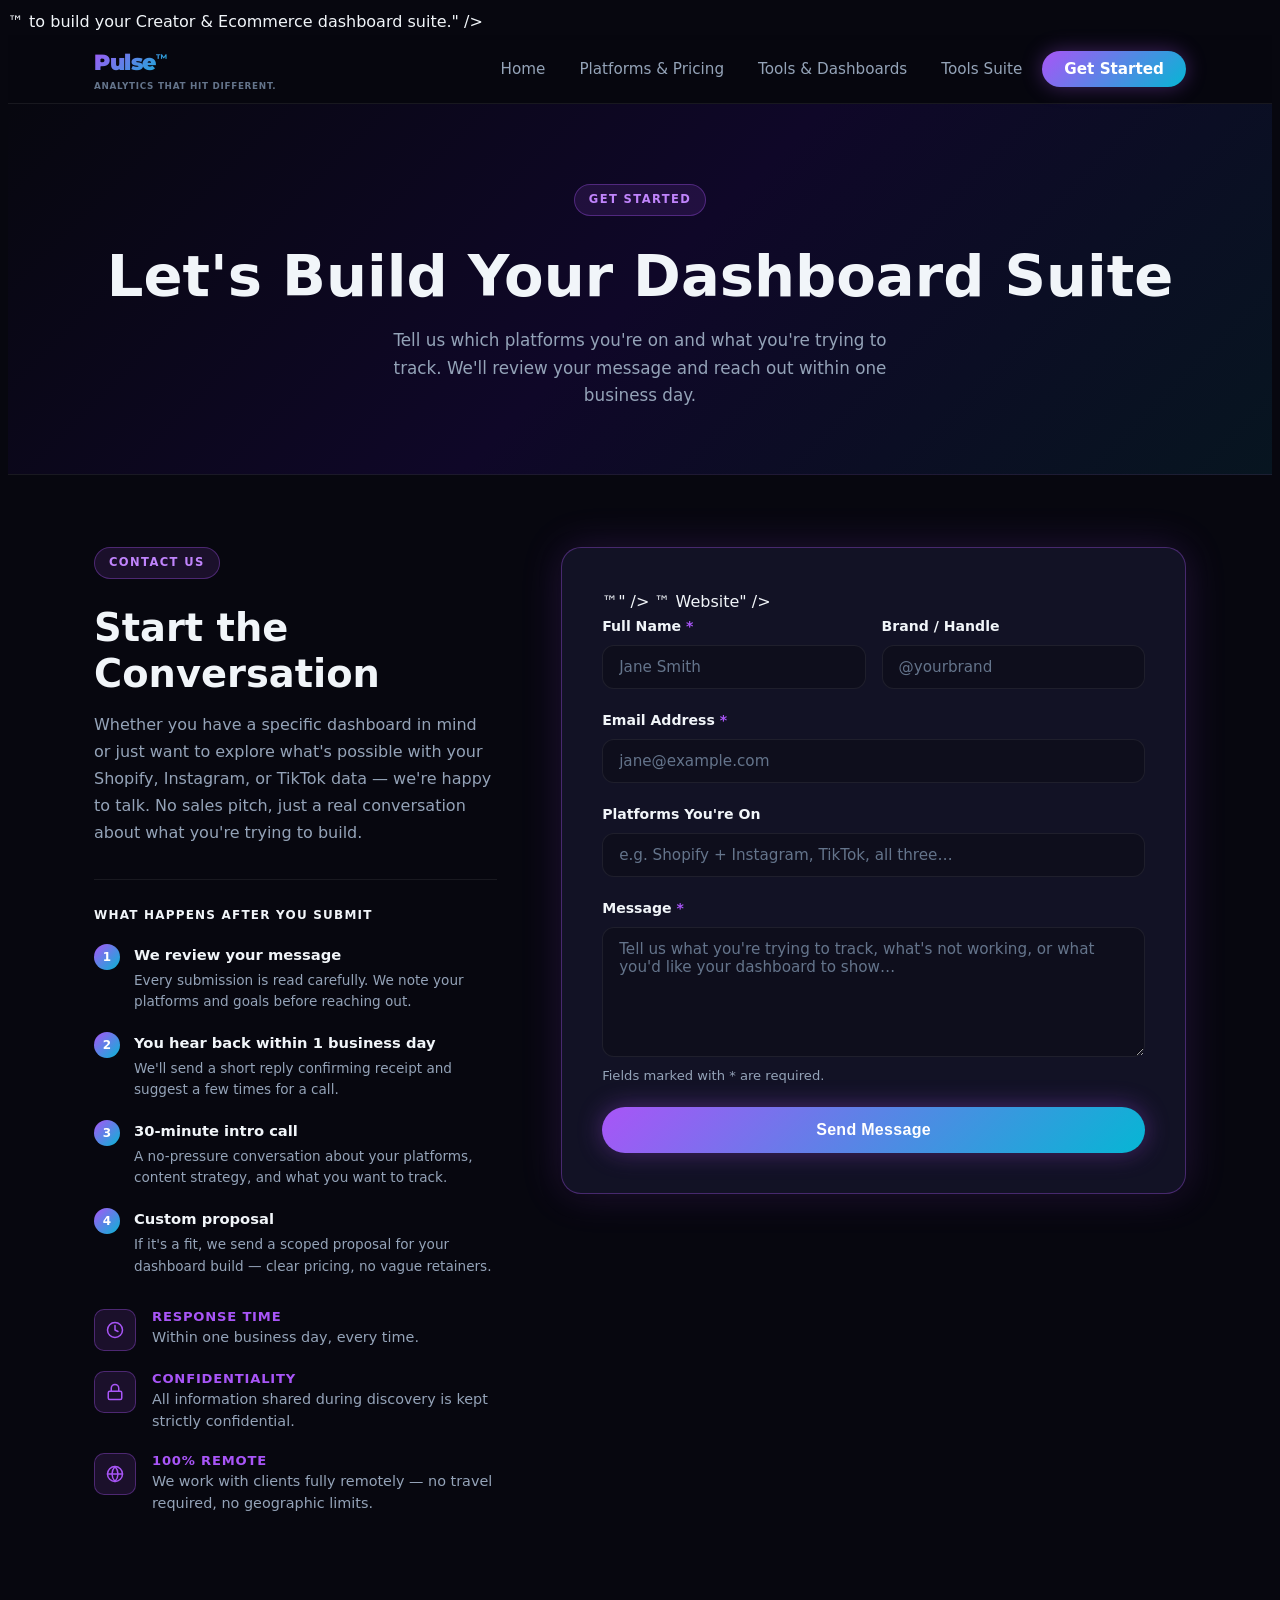
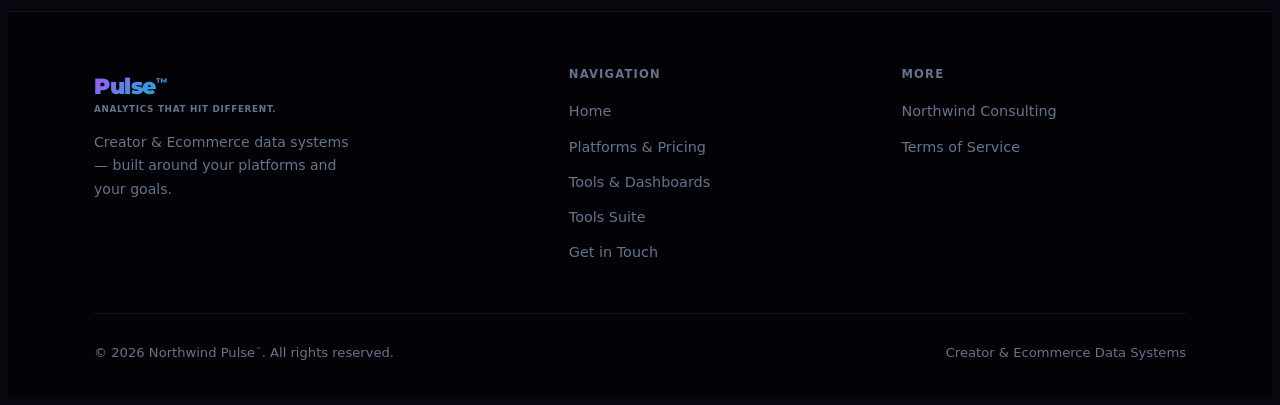
==== contact.html @ 541dba9f "Add tagline under nav logo, remove eyebrow, shrink TM Co-Authored-By: Claude Sonnet 4.6 <noreply@ant" ====
<!--
  Copyright © 2026 Northwind Pulse™. All rights reserved.
  Unauthorized copying, reverse engineering, redistribution,
  or reproduction of this software is strictly prohibited.
  https://northwind-pulse.com/terms.html
-->
<!DOCTYPE html>
<html lang="en">
<head>
  <meta charset="UTF-8" />
  <meta name="viewport" content="width=device-width, initial-scale=1.0" />
  <title>Get Started — Northwind Pulse™</title>
  <meta name="description" content="Get in touch with Northwind Pulse<sup style="font-size:0.5em;vertical-align:super;">™</sup> to build your Creator & Ecommerce dashboard suite." />
  <link rel="stylesheet" href="styles.css" />
  <style>
    .cr-contact-section { background: var(--cr-bg); padding: 72px 0 96px; }
    .cr-contact-hero {
      background: var(--cr-gradient-hero);
      padding: 80px 0 64px;
      text-align: center;
      border-bottom: 1px solid var(--cr-border);
    }
    .cr-contact-hero h1 { margin-top: 12px; color: var(--cr-text); }
    .cr-contact-hero p  { color: var(--cr-text-muted); max-width: 520px; margin: 16px auto 0; font-size: 1.05rem; line-height: 1.65; }
    .cr-contact-grid { display: grid; grid-template-columns: 1fr 1.55fr; gap: 64px; align-items: start; }
    .cr-contact-info h2 { color: var(--cr-text); margin-top: 12px; margin-bottom: 14px; }
    .cr-contact-info > p { color: var(--cr-text-muted); line-height: 1.7; margin-bottom: 0; }
    .cr-next-steps { margin-top: 32px; padding-top: 28px; border-top: 1px solid var(--cr-border); }
    .cr-steps-heading { font-size: .75rem; letter-spacing: 1.2px; text-transform: uppercase; color: var(--cr-purple); font-weight: 700; margin-bottom: 20px; }
    .cr-steps-list { list-style: none; display: flex; flex-direction: column; gap: 18px; padding: 0; margin: 0; }
    .cr-steps-list li { display: flex; gap: 14px; align-items: flex-start; }
    .cr-step-num { flex-shrink: 0; width: 26px; height: 26px; background: var(--cr-gradient); color: #fff; border-radius: 50%; display: flex; align-items: center; justify-content: center; font-size: .75rem; font-weight: 700; margin-top: 2px; }
    .cr-steps-list strong { display: block; font-size: .92rem; color: var(--cr-text); font-weight: 600; margin-bottom: 3px; }
    .cr-steps-list p { font-size: .85rem; color: var(--cr-text-muted); margin: 0; line-height: 1.55; }
    .cr-contact-detail { display: flex; flex-direction: column; gap: 20px; margin-top: 32px; }
    .cr-contact-item { display: flex; align-items: flex-start; gap: 16px; }
    .cr-ci-icon { flex-shrink: 0; width: 42px; height: 42px; background: var(--cr-purple-dim); border: 1px solid var(--cr-border-glow); border-radius: 10px; display: flex; align-items: center; justify-content: center; color: var(--cr-purple); }
    .cr-contact-item h4 { font-size: .82rem; color: var(--cr-purple); font-weight: 700; text-transform: uppercase; letter-spacing: .8px; margin-bottom: 3px; }
    .cr-contact-item p  { font-size: .9rem; color: var(--cr-text-muted); margin: 0; line-height: 1.5; }
    .cr-contact-form-card { background: var(--cr-card); border: 1px solid var(--cr-border-glow); border-radius: var(--cr-radius-lg); padding: 40px; box-shadow: var(--cr-shadow-purple); }
    .cr-form-row { display: grid; grid-template-columns: 1fr 1fr; gap: 16px; }
    .cr-form-group { display: flex; flex-direction: column; gap: 6px; margin-bottom: 20px; }
    .cr-form-group label { font-size: .88rem; font-weight: 600; color: var(--cr-text); }
    .cr-form-group input, .cr-form-group textarea { width: 100%; padding: 12px 16px; border: 1.5px solid var(--cr-border); border-radius: var(--cr-radius); font-size: .95rem; font-family: inherit; color: var(--cr-text); background: var(--cr-surface); transition: border-color var(--cr-transition), box-shadow var(--cr-transition); outline: none; }
    .cr-form-group input::placeholder, .cr-form-group textarea::placeholder { color: var(--cr-text-dim); }
    .cr-form-group input:focus, .cr-form-group textarea:focus { border-color: var(--cr-purple); box-shadow: 0 0 0 3px var(--cr-purple-dim); background: var(--cr-card); }
    .cr-form-group textarea { resize: vertical; min-height: 130px; }
    .cr-form-note { font-size: .82rem; color: var(--cr-text-dim); margin-top: -12px; margin-bottom: 20px; }
    .cr-form-success { display: none; background: var(--cr-purple-dim); border: 1px solid var(--cr-border-glow); color: var(--cr-purple-light); border-radius: var(--cr-radius); padding: 16px 20px; font-size: .95rem; text-align: center; margin-top: 16px; line-height: 1.6; }
    .cr-form-success.visible { display: block; }
    @media (max-width: 860px) {
      .cr-contact-grid { grid-template-columns: 1fr; gap: 40px; }
      .cr-form-row { grid-template-columns: 1fr; }
      .cr-contact-form-card { padding: 28px 22px; }
    }
  </style>
</head>
<body class="creator-page">

  <nav class="cr-navbar">
    <div class="cr-container">
      <div class="cr-nav-inner">
        <a href="index.html" class="cr-nav-logo">
          
          <span class="cr-nav-logo-text">Pulse<sup style="font-size:0.5em;vertical-align:super;">™</sup></span><span class="cr-nav-logo-sub">Analytics that hit different.</span>
        </a>
        <button class="cr-nav-toggle" aria-label="Toggle menu" onclick="document.getElementById('crNavContact').classList.toggle('open')">
          <span></span><span></span><span></span>
        </button>
        <ul class="cr-nav-links" id="crNavContact">
          <li><a href="index.html">Home</a></li>
          <li><a href="services.html">Platforms &amp; Pricing</a></li>
          <li><a href="tools.html">Tools &amp; Dashboards</a></li>
          <li><a href="tools-suite.html">Tools Suite</a></li>
          <li><a href="contact.html" class="cr-nav-cta active">Get Started</a></li>
        </ul>
      </div>
    </div>
  </nav>

  <section class="cr-contact-hero">
    <div class="cr-container">
      <span class="cr-tag">Get Started</span>
      <h1>Let's Build Your Dashboard Suite</h1>
      <p>Tell us which platforms you're on and what you're trying to track. We'll review your message and reach out within one business day.</p>
    </div>
  </section>

  <section class="cr-contact-section">
    <div class="cr-container">
      <div class="cr-contact-grid">

        <div class="cr-contact-info">
          <span class="cr-tag">Contact Us</span>
          <h2>Start the Conversation</h2>
          <p>Whether you have a specific dashboard in mind or just want to explore what's possible with your Shopify, Instagram, or TikTok data — we're happy to talk. No sales pitch, just a real conversation about what you're trying to build.</p>

          <div class="cr-next-steps">
            <h4 class="cr-steps-heading">What happens after you submit</h4>
            <ol class="cr-steps-list">
              <li>
                <span class="cr-step-num">1</span>
                <div>
                  <strong>We review your message</strong>
                  <p>Every submission is read carefully. We note your platforms and goals before reaching out.</p>
                </div>
              </li>
              <li>
                <span class="cr-step-num">2</span>
                <div>
                  <strong>You hear back within 1 business day</strong>
                  <p>We'll send a short reply confirming receipt and suggest a few times for a call.</p>
                </div>
              </li>
              <li>
                <span class="cr-step-num">3</span>
                <div>
                  <strong>30-minute intro call</strong>
                  <p>A no-pressure conversation about your platforms, content strategy, and what you want to track.</p>
                </div>
              </li>
              <li>
                <span class="cr-step-num">4</span>
                <div>
                  <strong>Custom proposal</strong>
                  <p>If it's a fit, we send a scoped proposal for your dashboard build — clear pricing, no vague retainers.</p>
                </div>
              </li>
            </ol>
          </div>

          <div class="cr-contact-detail">
            <div class="cr-contact-item">
              <div class="cr-ci-icon">
                <svg viewBox="0 0 24 24" fill="none" stroke="currentColor" stroke-width="2" stroke-linecap="round" stroke-linejoin="round" width="18" height="18"><circle cx="12" cy="12" r="10"/><polyline points="12 6 12 12 16 14"/></svg>
              </div>
              <div>
                <h4>Response Time</h4>
                <p>Within one business day, every time.</p>
              </div>
            </div>
            <div class="cr-contact-item">
              <div class="cr-ci-icon">
                <svg viewBox="0 0 24 24" fill="none" stroke="currentColor" stroke-width="2" stroke-linecap="round" stroke-linejoin="round" width="18" height="18"><rect x="3" y="11" width="18" height="11" rx="2" ry="2"/><path d="M7 11V7a5 5 0 0 1 10 0v4"/></svg>
              </div>
              <div>
                <h4>Confidentiality</h4>
                <p>All information shared during discovery is kept strictly confidential.</p>
              </div>
            </div>
            <div class="cr-contact-item">
              <div class="cr-ci-icon">
                <svg viewBox="0 0 24 24" fill="none" stroke="currentColor" stroke-width="2" stroke-linecap="round" stroke-linejoin="round" width="18" height="18"><circle cx="12" cy="12" r="10"/><line x1="2" y1="12" x2="22" y2="12"/><path d="M12 2a15.3 15.3 0 0 1 4 10 15.3 15.3 0 0 1-4 10 15.3 15.3 0 0 1-4-10 15.3 15.3 0 0 1 4-10z"/></svg>
              </div>
              <div>
                <h4>100% Remote</h4>
                <p>We work with clients fully remotely — no travel required, no geographic limits.</p>
              </div>
            </div>
          </div>
        </div>

        <div class="cr-contact-form-card">
          <form id="contactForm" onsubmit="handleSubmit(event)" novalidate>
            <input type="hidden" name="access_key" value="43da27cd-587b-4124-bedb-210a9b12d66f" />
            <input type="hidden" name="to" value="stacy.humblet@gmail.com,northwindconsultinginc@gmail.com" />
            <input type="hidden" name="subject" value="New Creator Dashboard Inquiry — Northwind Pulse<sup style="font-size:0.5em;vertical-align:super;">™</sup>" />
            <input type="hidden" name="from_name" value="Northwind Pulse<sup style="font-size:0.5em;vertical-align:super;">™</sup> Website" />

            <div class="cr-form-row">
              <div class="cr-form-group">
                <label for="name">Full Name <span style="color:var(--cr-purple)">*</span></label>
                <input type="text" id="name" name="name" placeholder="Jane Smith" required autocomplete="name" />
              </div>
              <div class="cr-form-group">
                <label for="company">Brand / Handle</label>
                <input type="text" id="company" name="company" placeholder="@yourbrand" autocomplete="organization" />
              </div>
            </div>

            <div class="cr-form-group">
              <label for="email">Email Address <span style="color:var(--cr-purple)">*</span></label>
              <input type="email" id="email" name="email" placeholder="jane@example.com" required autocomplete="email" />
            </div>

            <div class="cr-form-group">
              <label for="service">Platforms You're On</label>
              <input type="text" id="service" name="service" placeholder="e.g. Shopify + Instagram, TikTok, all three…" />
            </div>

            <div class="cr-form-group">
              <label for="message">Message <span style="color:var(--cr-purple)">*</span></label>
              <textarea id="message" name="message" placeholder="Tell us what you're trying to track, what's not working, or what you'd like your dashboard to show…" required></textarea>
            </div>

            <p class="cr-form-note">Fields marked with * are required.</p>
            <button type="submit" class="cr-btn cr-btn-primary" style="width:100%">Send Message</button>

            <div class="cr-form-success" id="formSuccess">
              <strong>Message received — thank you!</strong><br />
              We'll review your submission and reach out within one business day to confirm receipt and suggest a time to connect.
            </div>
          </form>
        </div>

      </div>
    </div>
  </section>

  <footer class="cr-footer">
    <div class="cr-container">
      <div class="cr-footer-inner">
        <div class="cr-footer-brand">
          <a href="index.html" class="cr-nav-logo">
            
            <span class="cr-nav-logo-text">Pulse<sup style="font-size:0.5em;vertical-align:super;">™</sup></span><span class="cr-nav-logo-sub">Analytics that hit different.</span>
          </a>
          <p>Creator &amp; Ecommerce data systems — built around your platforms and your goals.</p>
        </div>
        <div class="cr-footer-col">
          <h4>Navigation</h4>
          <ul>
            <li><a href="index.html">Home</a></li>
            <li><a href="services.html">Platforms &amp; Pricing</a></li>
            <li><a href="tools.html">Tools &amp; Dashboards</a></li>
            <li><a href="tools-suite.html">Tools Suite</a></li>
            <li><a href="contact.html">Get in Touch</a></li>
          </ul>
        </div>
        <div class="cr-footer-col">
          <h4>More</h4>
          <ul>
            <li><a href="https://northwind-consulting.com" target="_blank" rel="noopener noreferrer">Northwind Consulting</a></li>
            <li><a href="terms.html">Terms of Service</a></li>
          </ul>
        </div>
      </div>
      <div class="cr-footer-bottom">
        <span>&copy; <span id="year"></span> Northwind Pulse<sup style="font-size:0.5em;vertical-align:super;">™</sup>. All rights reserved.</span>
        <span>Creator &amp; Ecommerce Data Systems</span>
      </div>
    </div>
  </footer>

  <script>
    document.getElementById('year').textContent = new Date().getFullYear();

    function handleSubmit(e) {
      e.preventDefault();
      const form    = document.getElementById('contactForm');
      const success = document.getElementById('formSuccess');
      const btn     = form.querySelector('button[type="submit"]');
      const name    = form.querySelector('#name').value.trim();
      const email   = form.querySelector('#email').value.trim();
      const message = form.querySelector('#message').value.trim();
      if (!name || !email || !message) return;
      btn.textContent = 'Sending…';
      btn.disabled = true;
      const json = Object.fromEntries(new FormData(form).entries());
      fetch('https://api.web3forms.com/submit', {
        method: 'POST',
        headers: { 'Content-Type': 'application/json', 'Accept': 'application/json' },
        body: JSON.stringify(json),
      })
        .then(r => r.json())
        .then(r => {
          if (r.success) {
            form.querySelectorAll('input:not([type=hidden]), textarea').forEach(el => el.value = '');
            success.classList.add('visible');
            setTimeout(() => success.classList.remove('visible'), 6000);
          } else {
            alert('Something went wrong — please try again.');
          }
          btn.textContent = 'Send Message';
          btn.disabled = false;
        })
        .catch(() => {
          btn.textContent = 'Send Message';
          btn.disabled = false;
          alert('Something went wrong — please try again.');
        });
    }

    document.querySelectorAll('#crNavContact a').forEach(link => {
      link.addEventListener('click', () => document.getElementById('crNavContact').classList.remove('open'));
    });
    document.addEventListener('click', e => {
      const nav = document.getElementById('crNavContact');
      const toggle = document.querySelector('.cr-nav-toggle');
      if (nav && toggle && !nav.contains(e.target) && !toggle.contains(e.target)) nav.classList.remove('open');
    });
  </script>
</body>
</html>
---- styles.css ----
/*
 * Copyright © 2026 Northwind Pulse. All rights reserved.
 * Unauthorized copying, reverse engineering, or redistribution
 * of this software is strictly prohibited.
 * https://northwind-pulse.com/terms.html
 */

/* ============================================================
   Northwind Pulse — Creator & Ecommerce Theme
   styles.css  |  Dark Mode with color pops
   ============================================================ */

@import url('https://fonts.googleapis.com/css2?family=Montserrat:wght@900&display=swap');

/* ---------- Creator Variables ---------- */
:root {
  --cr-bg:           #07070f;
  --cr-surface:      #0e0e1c;
  --cr-card:         #121225;
  --cr-card-hover:   #191932;
  --cr-border:       rgba(255,255,255,.07);
  --cr-border-glow:  rgba(168,85,247,.35);
  --cr-border-cyan:  rgba(6,182,212,.35);

  --cr-purple:       #a855f7;
  --cr-purple-light: #c084fc;
  --cr-purple-dim:   rgba(168,85,247,.12);
  --cr-cyan:         #06b6d4;
  --cr-cyan-light:   #22d3ee;
  --cr-cyan-dim:     rgba(6,182,212,.12);
  --cr-pink:         #ec4899;
  --cr-pink-dim:     rgba(236,72,153,.12);
  --cr-orange:       #f97316;
  --cr-orange-dim:   rgba(249,115,22,.12);
  --cr-green:        #10b981;
  --cr-green-dim:    rgba(16,185,129,.12);
  --cr-shopify:      #96bf48;
  --cr-ig:           #e1306c;
  --cr-tt:           #ee1d52;

  --cr-text:         #f1f5f9;
  --cr-text-muted:   #94a3b8;
  --cr-text-dim:     #64748b;
  --cr-white:        #ffffff;

  --cr-gradient:      linear-gradient(135deg, #a855f7 0%, #06b6d4 100%);
  --cr-gradient-warm: linear-gradient(135deg, #ec4899 0%, #f97316 100%);
  --cr-gradient-hero: linear-gradient(135deg, #07070f 0%, #0f0728 50%, #071520 100%);

  --cr-shadow-purple: 0 0 40px rgba(168,85,247,.18), 0 4px 20px rgba(0,0,0,.4);
  --cr-shadow-cyan:   0 0 40px rgba(6,182,212,.18), 0 4px 20px rgba(0,0,0,.4);
  --cr-shadow-card:   0 4px 24px rgba(0,0,0,.5);

  --cr-radius:    12px;
  --cr-radius-lg: 20px;
  --cr-radius-xl: 28px;
  --cr-transition: 0.22s ease;
  --cr-max-w: 1140px;
}

/* ---------- Base Reset for Creator Pages ---------- */
.creator-page *,
.creator-page *::before,
.creator-page *::after {
  box-sizing: border-box;
  margin: 0;
  padding: 0;
}

.creator-page {
  font-family: 'Segoe UI', system-ui, -apple-system, sans-serif;
  font-size: 16px;
  line-height: 1.7;
  color: var(--cr-text);
  background: var(--cr-bg);
  min-height: 100vh;
}

.creator-page img  { max-width: 100%; display: block; }
.creator-page p    { color: var(--cr-text-muted); }
.creator-page a    { color: var(--cr-cyan); text-decoration: none; transition: color var(--cr-transition); }
.creator-page a:hover { color: var(--cr-cyan-light); }
.creator-page .cr-btn { color: #ffffff; }
.creator-page .cr-btn:hover { color: #ffffff; }

.creator-page h1, .creator-page h2,
.creator-page h3, .creator-page h4 {
  font-weight: 700;
  line-height: 1.2;
  color: var(--cr-text);
}

.creator-page h1 { font-size: clamp(2.2rem, 5vw, 3.6rem); }
.creator-page h2 { font-size: clamp(1.7rem, 3vw, 2.4rem); }
.creator-page h3 { font-size: 1.2rem; }

/* ---------- Container ---------- */
.cr-container {
  width: 100%;
  max-width: var(--cr-max-w);
  margin: 0 auto;
  padding: 0 24px;
}

/* ---------- Gradient Text ---------- */
.cr-gradient-text {
  background: var(--cr-gradient);
  -webkit-background-clip: text;
  -webkit-text-fill-color: transparent;
  background-clip: text;
}

.cr-gradient-text-warm {
  background: var(--cr-gradient-warm);
  -webkit-background-clip: text;
  -webkit-text-fill-color: transparent;
  background-clip: text;
}

/* ---------- Section Tag ---------- */
.cr-tag {
  display: inline-block;
  background: var(--cr-purple-dim);
  color: var(--cr-purple-light);
  border: 1px solid var(--cr-border-glow);
  font-size: .72rem;
  font-weight: 700;
  letter-spacing: 1.4px;
  text-transform: uppercase;
  padding: 5px 14px;
  border-radius: 100px;
  margin-bottom: 14px;
}

.cr-tag-cyan {
  background: var(--cr-cyan-dim);
  color: var(--cr-cyan-light);
  border-color: var(--cr-border-cyan);
}

/* ---------- Buttons ---------- */
.cr-btn {
  display: inline-block;
  padding: 14px 32px;
  border-radius: 100px;
  font-size: 1rem;
  font-weight: 700;
  cursor: pointer;
  border: none;
  transition: all var(--cr-transition);
  text-align: center;
  letter-spacing: .3px;
  text-decoration: none;
}

.cr-btn-primary {
  background: var(--cr-gradient);
  color: var(--cr-white);
  box-shadow: 0 0 24px rgba(168,85,247,.4), 0 4px 16px rgba(0,0,0,.3);
}
.cr-btn-primary:hover {
  transform: translateY(-2px);
  box-shadow: 0 0 40px rgba(168,85,247,.55), 0 8px 24px rgba(0,0,0,.4);
  color: var(--cr-white);
}

.cr-btn-outline {
  background: transparent;
  border: 1.5px solid var(--cr-border-glow);
  color: #ffffff;
}
.cr-btn-outline:hover {
  background: var(--cr-purple-dim);
  border-color: var(--cr-purple);
  color: #ffffff;
  transform: translateY(-2px);
}

.cr-btn-ghost {
  background: rgba(255,255,255,.06);
  border: 1px solid var(--cr-border);
  color: var(--cr-text);
}
.cr-btn-ghost:hover {
  background: rgba(255,255,255,.1);
  color: var(--cr-text);
  transform: translateY(-2px);
}

/* ---------- Navigation ---------- */
.cr-navbar {
  background: rgba(7,7,15,.92);
  backdrop-filter: blur(16px);
  -webkit-backdrop-filter: blur(16px);
  border-bottom: 1px solid var(--cr-border);
  position: sticky;
  top: 0;
  z-index: 100;
}

.cr-nav-inner {
  display: flex;
  align-items: center;
  justify-content: space-between;
  height: 68px;
}

.cr-nav-logo {
  display: flex;
  flex-direction: column;
  align-items: flex-start;
  gap: 0;
  text-decoration: none;
  flex-shrink: 0;
}

.cr-nav-logo .logo-wrap {
  background: rgba(255,255,255,.08);
  border: 1px solid var(--cr-border);
  border-radius: 10px;
  padding: 6px;
}

.cr-nav-logo .logo-wrap img {
  height: 40px;
  width: auto;
}

.cr-nav-logo-text {
  font-family: 'Montserrat', 'Segoe UI', system-ui, sans-serif;
  font-size: 1.35rem;
  font-weight: 900;
  background: var(--cr-gradient);
  -webkit-background-clip: text;
  -webkit-text-fill-color: transparent;
  background-clip: text;
  white-space: nowrap;
  letter-spacing: -0.5px;
}

.cr-hero-tagline {
  font-family: 'Montserrat', 'Segoe UI', system-ui, sans-serif;
  font-size: 1.1rem;
  font-weight: 900;
  letter-spacing: 0.04em;
  text-transform: uppercase;
  color: var(--cr-text-dim);
  margin-bottom: 16px;
}

.cr-section-catchphrase {
  font-family: 'Montserrat', 'Segoe UI', system-ui, sans-serif;
  font-size: 1rem;
  font-weight: 900;
  letter-spacing: 0.06em;
  text-transform: uppercase;
  color: var(--cr-text-dim);
  margin-bottom: 12px;
}

.cr-nav-logo-sub {
  display: block;
  font-size: 0.55rem;
  font-weight: 600;
  letter-spacing: 0.08em;
  text-transform: uppercase;
  color: var(--cr-text-dim);
  margin-top: -2px;
  white-space: nowrap;
}

.cr-nav-logo-text sup,
.cr-nav-logo-text .tm {
  font-size: 0.55em;
  font-weight: 700;
  vertical-align: super;
}

.cr-nav-logo-dot {
  display: inline-block;
  width: 5px;
  height: 5px;
  border-radius: 50%;
  background: var(--cr-gradient);
  margin-left: 2px;
  vertical-align: middle;
  position: relative;
  top: 2px;
}

.cr-nav-links {
  display: flex;
  align-items: center;
  gap: 6px;
  list-style: none;
}

.cr-nav-links a {
  color: var(--cr-text-muted);
  font-weight: 500;
  padding: 8px 14px;
  border-radius: 8px;
  transition: all var(--cr-transition);
  font-size: .95rem;
  text-decoration: none;
}
.cr-nav-links a:hover,
.cr-nav-links a.active {
  color: var(--cr-text);
  background: rgba(255,255,255,.06);
}

.cr-nav-cta {
  background: var(--cr-gradient) !important;
  color: var(--cr-white) !important;
  border-radius: 100px !important;
  padding: 9px 22px !important;
  font-weight: 700 !important;
  box-shadow: 0 0 20px rgba(168,85,247,.35);
}
.cr-nav-cta:hover {
  box-shadow: 0 0 32px rgba(168,85,247,.55) !important;
  transform: translateY(-1px);
  color: var(--cr-white) !important;
}

/* Hamburger */
.cr-nav-toggle {
  display: none;
  flex-direction: column;
  gap: 5px;
  cursor: pointer;
  padding: 6px;
  border: none;
  background: transparent;
}
.cr-nav-toggle span {
  display: block;
  width: 24px;
  height: 2px;
  background: var(--cr-text-muted);
  border-radius: 2px;
  transition: all var(--cr-transition);
}

/* ---------- Hero ---------- */
.cr-hero {
  background: var(--cr-gradient-hero);
  position: relative;
  overflow: hidden;
  padding: 110px 0 100px;
  text-align: center;
}

.cr-hero::before {
  content: '';
  position: absolute;
  inset: 0;
  background:
    radial-gradient(ellipse at 20% 50%, rgba(168,85,247,.18) 0%, transparent 55%),
    radial-gradient(ellipse at 80% 30%, rgba(6,182,212,.14) 0%, transparent 55%);
  pointer-events: none;
}

.cr-hero::after {
  content: '';
  position: absolute;
  bottom: -1px;
  left: 0; right: 0;
  height: 80px;
  background: linear-gradient(to bottom, transparent, var(--cr-bg));
  pointer-events: none;
}

.cr-hero-eyebrow {
  display: inline-flex;
  align-items: center;
  gap: 8px;
  background: rgba(168,85,247,.12);
  border: 1px solid var(--cr-border-glow);
  border-radius: 100px;
  padding: 6px 18px;
  font-size: .78rem;
  font-weight: 700;
  letter-spacing: 1.2px;
  text-transform: uppercase;
  color: var(--cr-purple-light);
  margin-bottom: 28px;
}

.cr-hero h1 {
  max-width: 820px;
  margin: 0 auto 24px;
  letter-spacing: -.5px;
}

.cr-hero-sub {
  font-size: 1.15rem;
  color: var(--cr-text-muted);
  max-width: 600px;
  margin: 0 auto 48px;
  line-height: 1.75;
}

.cr-hero-actions {
  display: flex;
  gap: 16px;
  justify-content: center;
  flex-wrap: wrap;
}

/* ---------- Sections ---------- */
.cr-section {
  padding: 96px 0;
  position: relative;
}

.cr-section-alt {
  background: var(--cr-surface);
}

.cr-section-header {
  text-align: center;
  max-width: 640px;
  margin: 0 auto 64px;
}

.cr-section-header p {
  margin-top: 14px;
  font-size: 1.05rem;
  line-height: 1.75;
}

/* ---------- Value Prop Cards ---------- */
.cr-props-grid {
  display: grid;
  grid-template-columns: repeat(3, 1fr);
  gap: 24px;
}

.cr-prop-card {
  background: var(--cr-card);
  border: 1px solid var(--cr-border);
  border-radius: var(--cr-radius-lg);
  padding: 36px 32px;
  transition: all var(--cr-transition);
}
.cr-prop-card:hover {
  border-color: var(--cr-border-glow);
  box-shadow: var(--cr-shadow-purple);
  transform: translateY(-4px);
}

.cr-prop-icon {
  width: 56px;
  height: 56px;
  border-radius: 14px;
  display: flex;
  align-items: center;
  justify-content: center;
  font-size: 1.5rem;
  margin-bottom: 20px;
}

.cr-prop-card h3 { font-size: 1.1rem; margin-bottom: 10px; }
.cr-prop-card p  { font-size: .94rem; line-height: 1.65; }

/* ---------- Platform Cards ---------- */
.cr-platforms-grid {
  display: grid;
  grid-template-columns: repeat(3, 1fr);
  grid-template-rows: auto auto auto auto auto;
  column-gap: 28px;
  row-gap: 0;
}

.cr-platform-card {
  background: var(--cr-card);
  border: 1px solid var(--cr-border);
  border-radius: var(--cr-radius-xl);
  overflow: hidden;
  display: grid;
  grid-row: span 5;
  grid-template-rows: subgrid;
  transition: all var(--cr-transition);
}
.cr-platform-card:hover {
  transform: translateY(-6px);
  box-shadow: var(--cr-shadow-card);
}

.cr-platform-card.shopify:hover,
.cr-platform-card.instagram:hover,
.cr-platform-card.tiktok:hover { border-color: rgba(168,85,247,.5); box-shadow: 0 0 40px rgba(168,85,247,.15), var(--cr-shadow-card); }

.cr-platform-header {
  padding: 28px 28px 20px;
  border-bottom: 1px solid var(--cr-border);
}

.cr-platform-badge {
  display: inline-flex;
  align-items: center;
  gap: 9px;
  font-size: 1rem;
  font-weight: 800;
  letter-spacing: -.2px;
  margin-bottom: 8px;
}

.cr-platform-badge .badge-icon {
  width: 36px;
  height: 36px;
  border-radius: 10px;
  display: flex;
  align-items: center;
  justify-content: center;
  font-size: 1.1rem;
  flex-shrink: 0;
}

.shopify .badge-icon  { background: rgba(150,191,72,.2);  color: var(--cr-shopify); }
.instagram .badge-icon{ background: rgba(225,48,108,.15); color: var(--cr-ig); }
.tiktok .badge-icon   { background: rgba(238,29,82,.15);  color: var(--cr-tt); }

.cr-platform-tagline {
  font-size: .88rem;
  color: var(--cr-text-dim);
  font-style: italic;
}

.cr-data-section {
  padding: 20px 28px;
  border-bottom: 1px solid var(--cr-border);
}

.cr-core-custom {
  padding: 20px 28px;
  display: flex;
  flex-direction: column;
  gap: 12px;
}

.cr-data-section h5 {
  font-size: .7rem;
  letter-spacing: 1.3px;
  text-transform: uppercase;
  font-weight: 700;
  margin-bottom: 10px;
}
.shopify  .cr-data-section h5,
.instagram .cr-data-section h5,
.tiktok   .cr-data-section h5 { color: var(--cr-text); }

.cr-data-section ul {
  list-style: none;
  display: flex;
  flex-direction: column;
  gap: 5px;
}
.cr-data-section li {
  font-size: .83rem;
  color: var(--cr-text-muted);
  padding-left: 14px;
  position: relative;
  line-height: 1.5;
}
.cr-data-section li::before {
  content: '·';
  position: absolute;
  left: 0;
  color: var(--cr-text-dim);
  font-weight: 900;
}

.cr-caveat {
  display: flex;
  align-items: flex-start;
  gap: 8px;
  background: rgba(249,115,22,.08);
  border: 1px solid rgba(249,115,22,.25);
  border-radius: 8px;
  padding: 10px 14px;
  font-size: .8rem;
  color: #fb923c;
  line-height: 1.4;
}

.cr-platform-note {
  font-size: .75rem;
  color: var(--cr-text-dim);
  margin: 12px 0 0;
  opacity: .8;
  padding-top: 12px;
  border-top: 1px solid var(--cr-border);
}

/* Core vs Custom split */

.cr-include-block {
  background: rgba(16,185,129,.07);
  border: 1px solid rgba(16,185,129,.2);
  border-radius: var(--cr-radius);
  padding: 14px 16px;
}
.cr-include-block h6 {
  font-size: .7rem;
  letter-spacing: 1px;
  text-transform: uppercase;
  color: var(--cr-green);
  font-weight: 700;
  margin-bottom: 10px;
}
.cr-include-block ul {
  list-style: none;
  display: flex;
  flex-direction: column;
  gap: 5px;
}
.cr-include-block li {
  font-size: .82rem;
  color: var(--cr-text-muted);
  padding-left: 18px;
  position: relative;
  line-height: 1.45;
}
.cr-include-block li::before {
  content: '✓';
  position: absolute;
  left: 0;
  color: var(--cr-green);
  font-size: .75rem;
  font-weight: 700;
}

.cr-custom-block {
  background: var(--cr-purple-dim);
  border: 1px solid var(--cr-border-glow);
  border-radius: var(--cr-radius);
  padding: 14px 16px;
}
.cr-custom-block h6 {
  font-size: .7rem;
  letter-spacing: 1px;
  text-transform: uppercase;
  color: var(--cr-purple-light);
  font-weight: 700;
  margin-bottom: 10px;
}
.cr-custom-block ul {
  list-style: none;
  display: flex;
  flex-direction: column;
  gap: 5px;
}
.cr-custom-block li {
  font-size: .82rem;
  color: var(--cr-text-muted);
  padding-left: 18px;
  position: relative;
  line-height: 1.45;
}
.cr-custom-block li::before {
  content: '+';
  position: absolute;
  left: 0;
  color: var(--cr-purple);
  font-weight: 700;
}

.cr-platform-cta {
  padding: 20px 28px 28px;
  border-top: 1px solid var(--cr-border);
}

/* ---------- Pricing / Contact Section ---------- */
.cr-pricing-block {
  background: var(--cr-card);
  border: 1px solid var(--cr-border);
  border-radius: var(--cr-radius-xl);
  padding: 48px;
  text-align: center;
  max-width: 680px;
  margin: 0 auto;
  position: relative;
  overflow: hidden;
}

.cr-pricing-block::before {
  content: '';
  position: absolute;
  inset: 0;
  background: radial-gradient(ellipse at 50% 0%, rgba(168,85,247,.1) 0%, transparent 70%);
  pointer-events: none;
}

.cr-pricing-block h3 { font-size: 1.6rem; margin-bottom: 14px; }
.cr-pricing-block p  { max-width: 460px; margin: 0 auto 32px; }

.cr-tier-pills {
  display: flex;
  flex-wrap: wrap;
  gap: 10px;
  justify-content: center;
  margin-bottom: 36px;
}

.cr-tier-pill {
  background: var(--cr-surface);
  border: 1px solid var(--cr-border);
  border-radius: 100px;
  padding: 8px 18px;
  font-size: .82rem;
  font-weight: 600;
  color: var(--cr-text-muted);
}

.cr-tier-pill.active {
  background: var(--cr-purple-dim);
  border-color: var(--cr-border-glow);
  color: var(--cr-purple-light);
}

/* ---------- Content Flow Visualization ---------- */
.cr-flow-section {
  padding: 96px 0;
}

.cr-flow-wrap {
  max-width: 900px;
  margin: 0 auto;
}

.cr-flow-steps {
  display: flex;
  align-items: stretch;
  gap: 0;
  position: relative;
}

.cr-flow-step {
  flex: 1;
  text-align: center;
  position: relative;
}

.cr-flow-step:not(:last-child)::after {
  content: '';
  position: absolute;
  top: 44px;
  right: -24px;
  width: 48px;
  height: 2px;
  background: var(--cr-gradient);
  z-index: 1;
}

.cr-flow-step:not(:last-child)::before {
  content: '▶';
  position: absolute;
  top: 36px;
  right: -30px;
  font-size: .7rem;
  background: var(--cr-gradient);
  -webkit-background-clip: text;
  -webkit-text-fill-color: transparent;
  background-clip: text;
  z-index: 2;
}

.cr-flow-icon {
  width: 88px;
  height: 88px;
  border-radius: 50%;
  display: flex;
  align-items: center;
  justify-content: center;
  font-size: 2rem;
  margin: 0 auto 20px;
  border: 2px solid var(--cr-border);
  position: relative;
  z-index: 1;
}

.cr-flow-step:nth-child(1) .cr-flow-icon { background: var(--cr-purple-dim); border-color: var(--cr-border-glow); }
.cr-flow-step:nth-child(2) .cr-flow-icon { background: var(--cr-cyan-dim);   border-color: var(--cr-border-cyan); }
.cr-flow-step:nth-child(3) .cr-flow-icon { background: var(--cr-orange-dim); border-color: rgba(249,115,22,.3); }
.cr-flow-step:nth-child(4) .cr-flow-icon { background: var(--cr-green-dim);  border-color: rgba(16,185,129,.3); }

.cr-flow-step h4 { font-size: 1rem; margin-bottom: 8px; }
.cr-flow-step p  { font-size: .83rem; color: var(--cr-text-dim); line-height: 1.55; max-width: 160px; margin: 0 auto; }

.cr-flow-step:nth-child(1) h4 { color: var(--cr-purple-light); }
.cr-flow-step:nth-child(2) h4 { color: var(--cr-cyan-light); }
.cr-flow-step:nth-child(3) h4 { color: var(--cr-orange); }
.cr-flow-step:nth-child(4) h4 { color: var(--cr-green); }

.cr-flow-data-chips {
  display: flex;
  flex-wrap: wrap;
  gap: 8px;
  justify-content: center;
  margin-top: 14px;
}

.cr-chip {
  background: rgba(255,255,255,.05);
  border: 1px solid var(--cr-border);
  border-radius: 6px;
  padding: 3px 10px;
  font-size: .72rem;
  color: var(--cr-text-dim);
  font-weight: 500;
}

/* ---------- Customization Narrative ---------- */
.cr-narrative {
  background: var(--cr-card);
  border: 1px solid var(--cr-border);
  border-radius: var(--cr-radius-xl);
  padding: 64px;
  max-width: 900px;
  margin: 0 auto;
  position: relative;
  overflow: hidden;
}

.cr-narrative::before {
  content: '';
  position: absolute;
  top: -60px; right: -60px;
  width: 280px; height: 280px;
  border-radius: 50%;
  background: radial-gradient(circle, rgba(168,85,247,.14) 0%, transparent 70%);
  pointer-events: none;
}

.cr-narrative::after {
  content: '';
  position: absolute;
  bottom: -60px; left: -60px;
  width: 240px; height: 240px;
  border-radius: 50%;
  background: radial-gradient(circle, rgba(6,182,212,.12) 0%, transparent 70%);
  pointer-events: none;
}

.cr-narrative h2 { margin-bottom: 20px; font-size: 1.8rem; }
.cr-narrative p  { margin-bottom: 18px; font-size: 1rem; line-height: 1.8; }

.cr-narrative-pillars {
  display: grid;
  grid-template-columns: repeat(3, 1fr);
  gap: 20px;
  margin-top: 36px;
  position: relative;
  z-index: 1;
}

.cr-narrative-pillar {
  background: rgba(255,255,255,.04);
  border: 1px solid var(--cr-border);
  border-radius: var(--cr-radius);
  padding: 20px;
}

.cr-narrative-pillar .n-icon { font-size: 1.5rem; margin-bottom: 10px; }
.cr-narrative-pillar h4 { font-size: .95rem; margin-bottom: 6px; }
.cr-narrative-pillar p  { font-size: .83rem; line-height: 1.55; margin: 0; }

/* ---------- CTA Banner ---------- */
.cr-cta-banner {
  background: var(--cr-card);
  border-top: 1px solid var(--cr-border);
  border-bottom: 1px solid var(--cr-border);
  padding: 96px 0;
  text-align: center;
  position: relative;
  overflow: hidden;
}

.cr-cta-banner::before {
  content: '';
  position: absolute;
  inset: 0;
  background:
    radial-gradient(ellipse at 30% 50%, rgba(168,85,247,.12) 0%, transparent 60%),
    radial-gradient(ellipse at 70% 50%, rgba(6,182,212,.10) 0%, transparent 60%);
  pointer-events: none;
}

.cr-cta-banner h2 { margin-bottom: 16px; font-size: 2.2rem; }
.cr-cta-banner p  { color: var(--cr-text-muted); margin-bottom: 36px; font-size: 1.05rem; max-width: 500px; margin-left: auto; margin-right: auto; }
.cr-cta-banner .cr-btn { margin-bottom: 36px; }

/* ---------- Footer ---------- */
.cr-footer {
  background: rgba(0,0,0,.5);
  border-top: 1px solid var(--cr-border);
  padding: 56px 0 32px;
}

.cr-footer-inner {
  display: grid;
  grid-template-columns: 1.5fr 1fr 1fr;
  gap: 48px;
  margin-bottom: 48px;
}

.cr-footer-brand p {
  font-size: .88rem;
  color: var(--cr-text-dim);
  max-width: 260px;
  line-height: 1.65;
  margin-top: 14px;
}

.cr-footer-col h4 {
  font-size: .72rem;
  letter-spacing: 1.2px;
  text-transform: uppercase;
  color: var(--cr-text-dim);
  font-weight: 700;
  margin-bottom: 16px;
}
.cr-footer-col ul { list-style: none; display: flex; flex-direction: column; gap: 8px; }
.cr-footer-col a {
  font-size: .9rem;
  color: var(--cr-text-dim);
  transition: color var(--cr-transition);
}
.cr-footer-col a:hover { color: var(--cr-purple-light); }

.cr-footer-bottom {
  border-top: 1px solid var(--cr-border);
  padding-top: 28px;
  display: flex;
  justify-content: space-between;
  align-items: center;
  flex-wrap: wrap;
  gap: 12px;
  font-size: .82rem;
  color: var(--cr-text-dim);
}

/* ---------- Tools Suite Demo ---------- */
.cr-tools-wrap {
  background: var(--cr-card);
  border: 1px solid var(--cr-border);
  border-radius: var(--cr-radius-xl);
  overflow: hidden;
  box-shadow: var(--cr-shadow-card);
}

.cr-tools-topbar {
  background: var(--cr-surface);
  border-bottom: 1px solid var(--cr-border);
  padding: 14px 24px;
  display: flex;
  align-items: center;
  justify-content: space-between;
  gap: 20px;
}

.cr-tools-topbar-dots {
  display: flex;
  gap: 7px;
}
.cr-tools-topbar-dots span {
  width: 12px; height: 12px;
  border-radius: 50%;
}
.cr-tools-topbar-dots span:nth-child(1) { background: #ff5f57; }
.cr-tools-topbar-dots span:nth-child(2) { background: #febc2e; }
.cr-tools-topbar-dots span:nth-child(3) { background: #28c840; }

.cr-tools-topbar-title {
  font-size: .88rem;
  font-weight: 600;
  color: var(--cr-text-muted);
}

.cr-tools-body {
  display: grid;
  grid-template-columns: 200px 1fr;
  min-height: 400px;
}

.cr-tools-sidebar {
  background: var(--cr-surface);
  border-right: 1px solid var(--cr-border);
  padding: 20px 0;
}

.cr-tools-sidebar-item {
  padding: 10px 20px;
  font-size: .85rem;
  color: var(--cr-text-dim);
  cursor: default;
  border-left: 2px solid transparent;
}
.cr-tools-sidebar-item.active {
  color: var(--cr-purple-light);
  border-left-color: var(--cr-purple);
  background: var(--cr-purple-dim);
}

.cr-tools-content {
  padding: 28px;
  display: grid;
  grid-template-columns: repeat(3, 1fr);
  gap: 16px;
  align-content: start;
}

.cr-kpi-card {
  background: var(--cr-surface);
  border: 1px solid var(--cr-border);
  border-radius: var(--cr-radius);
  padding: 18px 20px;
}

.cr-kpi-label {
  font-size: .72rem;
  text-transform: uppercase;
  letter-spacing: 1px;
  color: var(--cr-text-dim);
  margin-bottom: 8px;
  display: block;
}

.cr-kpi-value {
  font-size: 1.6rem;
  font-weight: 700;
  color: var(--cr-text);
  line-height: 1;
  margin-bottom: 6px;
  display: block;
}

.cr-kpi-change {
  font-size: .75rem;
  font-weight: 600;
  display: inline-block;
  padding: 2px 8px;
  border-radius: 100px;
}
.cr-kpi-change.up   { background: rgba(16,185,129,.15); color: var(--cr-green); }
.cr-kpi-change.down { background: rgba(239,68,68,.12);  color: #f87171; }

/* ---------- Responsive ---------- */
@media (max-width: 960px) {
  .cr-platforms-grid { grid-template-columns: 1fr; gap: 24px; }
  .cr-props-grid     { grid-template-columns: 1fr; }
  .cr-narrative-pillars { grid-template-columns: 1fr; }
  .cr-narrative      { padding: 40px; }

  .cr-flow-steps {
    flex-direction: column;
    align-items: center;
    gap: 40px;
  }
  .cr-flow-step:not(:last-child)::after  { top: unset; bottom: -25px; left: 50%; right: unset; width: 2px; height: 50px; }
  .cr-flow-step:not(:last-child)::before { display: none; }
  .cr-flow-step p { max-width: 260px; }

  .cr-footer-inner { grid-template-columns: 1fr 1fr; }

  .cr-tools-body { grid-template-columns: 1fr; }
  .cr-tools-sidebar { display: none; }
  .cr-tools-content { grid-template-columns: 1fr 1fr; }
}

@media (max-width: 640px) {
  .cr-section { padding: 64px 0; }
  .cr-hero    { padding: 72px 0 80px; }
  .cr-props-grid { grid-template-columns: 1fr; }
  .cr-footer-inner { grid-template-columns: 1fr; gap: 32px; }
  .cr-footer-bottom { flex-direction: column; text-align: center; }
  .cr-nav-links { display: none; position: fixed; top: 68px; left: 0; right: 0; background: var(--cr-surface); border-bottom: 1px solid var(--cr-border); flex-direction: column; padding: 16px 24px 24px; gap: 4px; box-shadow: 0 8px 32px rgba(0,0,0,.5); }
  .cr-nav-links.open { display: flex; }
  .cr-nav-links a    { width: 100%; padding: 11px 14px; }
  .cr-nav-toggle     { display: flex; }
  .cr-pricing-block  { padding: 36px 24px; }
  .cr-tools-content  { grid-template-columns: 1fr; }
}
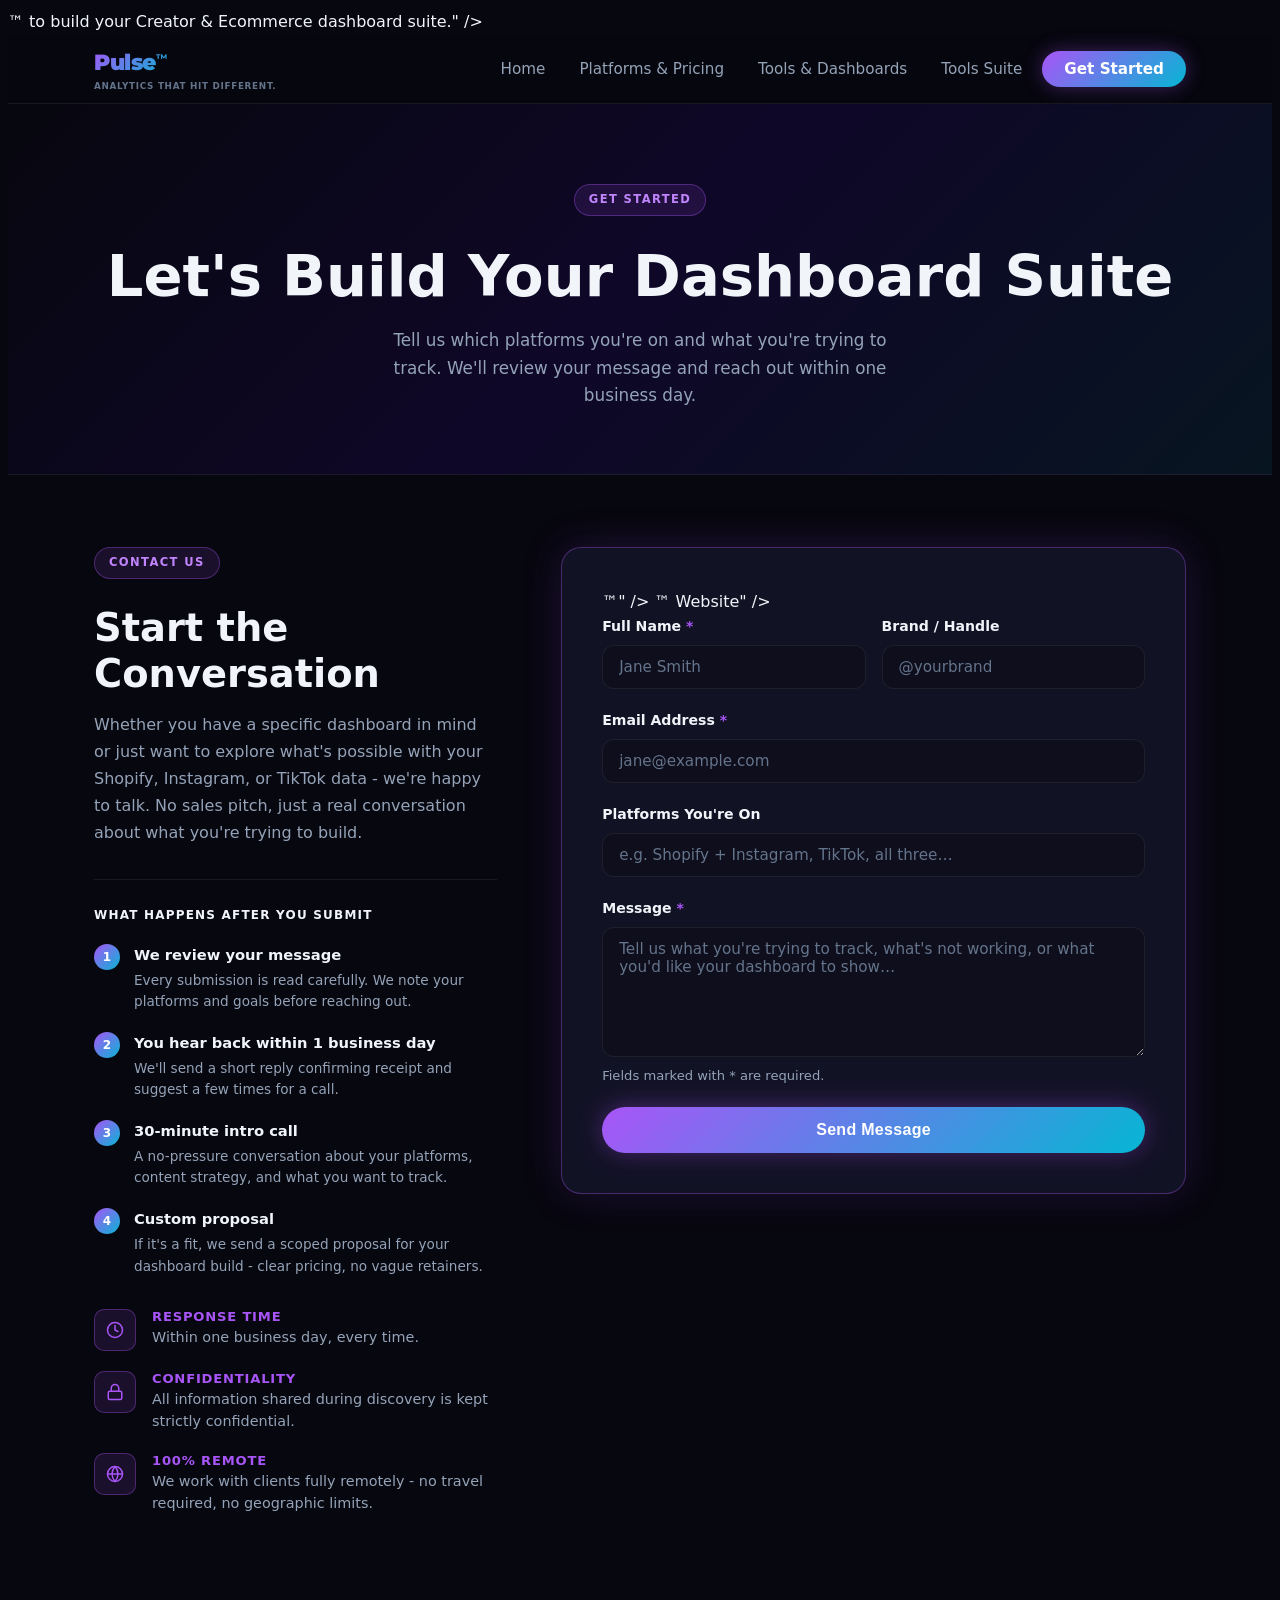
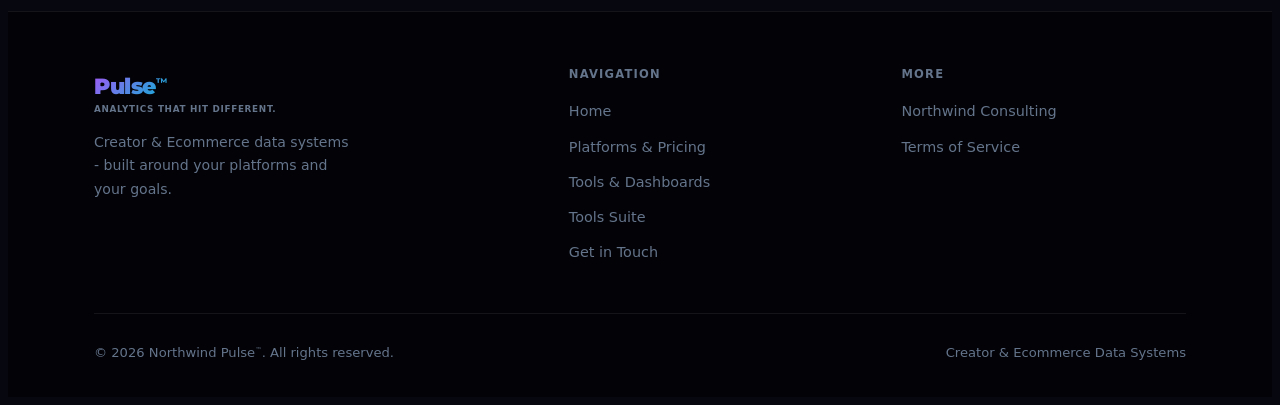
==== commit 946d4596: "Replace all em dashes with hyphens sitewide Co-Authored-By: Claude Sonnet 4.6 <noreply@anthropic.com" ====
--- a/contact.html
+++ b/contact.html
@@ -9,7 +9,7 @@
 <head>
   <meta charset="UTF-8" />
   <meta name="viewport" content="width=device-width, initial-scale=1.0" />
-  <title>Get Started — Northwind Pulse™</title>
+  <title>Get Started - Northwind Pulse™</title>
   <meta name="description" content="Get in touch with Northwind Pulse<sup style="font-size:0.5em;vertical-align:super;">™</sup> to build your Creator & Ecommerce dashboard suite." />
   <link rel="stylesheet" href="styles.css" />
   <style>
@@ -93,7 +93,7 @@
         <div class="cr-contact-info">
           <span class="cr-tag">Contact Us</span>
           <h2>Start the Conversation</h2>
-          <p>Whether you have a specific dashboard in mind or just want to explore what's possible with your Shopify, Instagram, or TikTok data — we're happy to talk. No sales pitch, just a real conversation about what you're trying to build.</p>
+          <p>Whether you have a specific dashboard in mind or just want to explore what's possible with your Shopify, Instagram, or TikTok data - we're happy to talk. No sales pitch, just a real conversation about what you're trying to build.</p>
 
           <div class="cr-next-steps">
             <h4 class="cr-steps-heading">What happens after you submit</h4>
@@ -123,7 +123,7 @@
                 <span class="cr-step-num">4</span>
                 <div>
                   <strong>Custom proposal</strong>
-                  <p>If it's a fit, we send a scoped proposal for your dashboard build — clear pricing, no vague retainers.</p>
+                  <p>If it's a fit, we send a scoped proposal for your dashboard build - clear pricing, no vague retainers.</p>
                 </div>
               </li>
             </ol>
@@ -154,7 +154,7 @@
               </div>
               <div>
                 <h4>100% Remote</h4>
-                <p>We work with clients fully remotely — no travel required, no geographic limits.</p>
+                <p>We work with clients fully remotely - no travel required, no geographic limits.</p>
               </div>
             </div>
           </div>
@@ -164,7 +164,7 @@
           <form id="contactForm" onsubmit="handleSubmit(event)" novalidate>
             <input type="hidden" name="access_key" value="43da27cd-587b-4124-bedb-210a9b12d66f" />
             <input type="hidden" name="to" value="stacy.humblet@gmail.com,northwindconsultinginc@gmail.com" />
-            <input type="hidden" name="subject" value="New Creator Dashboard Inquiry — Northwind Pulse<sup style="font-size:0.5em;vertical-align:super;">™</sup>" />
+            <input type="hidden" name="subject" value="New Creator Dashboard Inquiry - Northwind Pulse<sup style="font-size:0.5em;vertical-align:super;">™</sup>" />
             <input type="hidden" name="from_name" value="Northwind Pulse<sup style="font-size:0.5em;vertical-align:super;">™</sup> Website" />
 
             <div class="cr-form-row">
@@ -197,7 +197,7 @@
             <button type="submit" class="cr-btn cr-btn-primary" style="width:100%">Send Message</button>
 
             <div class="cr-form-success" id="formSuccess">
-              <strong>Message received — thank you!</strong><br />
+              <strong>Message received - thank you!</strong><br />
               We'll review your submission and reach out within one business day to confirm receipt and suggest a time to connect.
             </div>
           </form>
@@ -215,7 +215,7 @@
             
             <span class="cr-nav-logo-text">Pulse<sup style="font-size:0.5em;vertical-align:super;">™</sup></span><span class="cr-nav-logo-sub">Analytics that hit different.</span>
           </a>
-          <p>Creator &amp; Ecommerce data systems — built around your platforms and your goals.</p>
+          <p>Creator &amp; Ecommerce data systems - built around your platforms and your goals.</p>
         </div>
         <div class="cr-footer-col">
           <h4>Navigation</h4>
@@ -269,7 +269,7 @@
             success.classList.add('visible');
             setTimeout(() => success.classList.remove('visible'), 6000);
           } else {
-            alert('Something went wrong — please try again.');
+            alert('Something went wrong - please try again.');
           }
           btn.textContent = 'Send Message';
           btn.disabled = false;
@@ -277,7 +277,7 @@
         .catch(() => {
           btn.textContent = 'Send Message';
           btn.disabled = false;
-          alert('Something went wrong — please try again.');
+          alert('Something went wrong - please try again.');
         });
     }
 
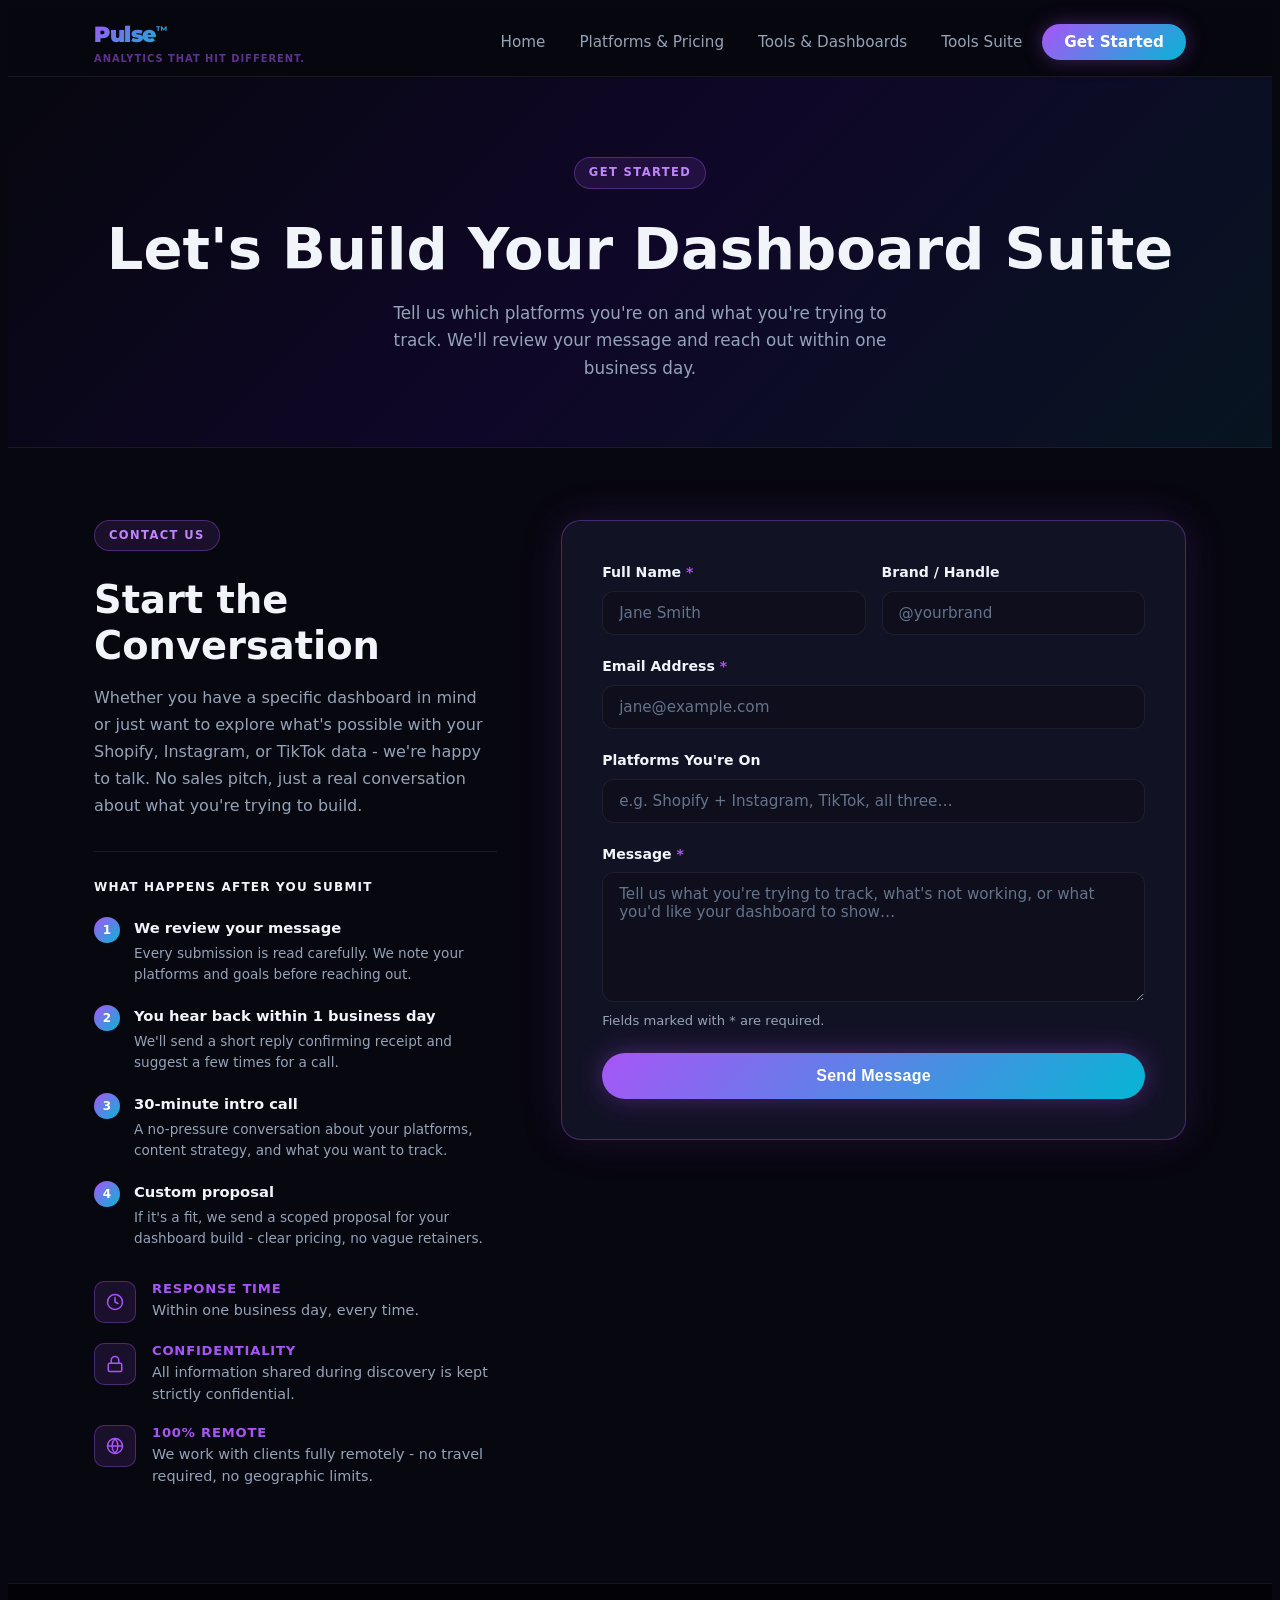
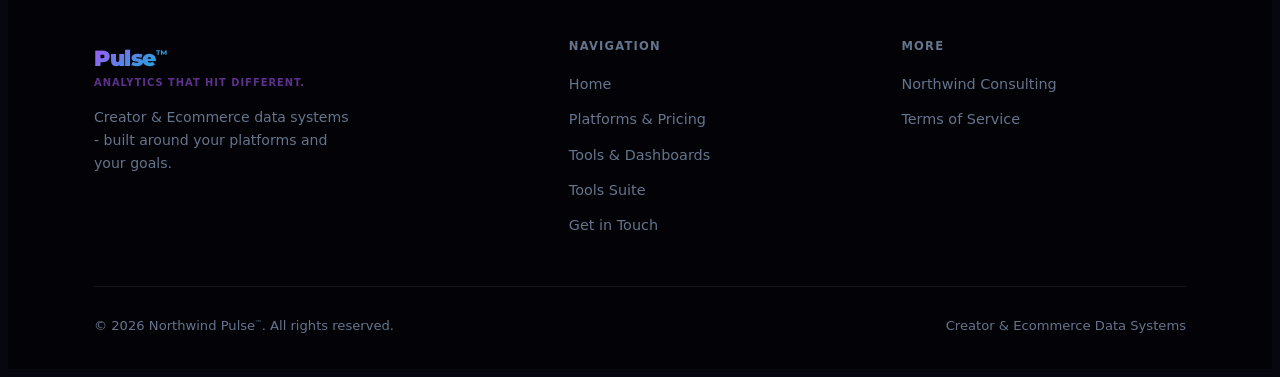
==== commit 76b0b9dd: "Fix sup tags inside HTML attribute values rendering as visible text Removed <sup> HTML from meta des" ====
--- a/contact.html
+++ b/contact.html
@@ -10,7 +10,7 @@
   <meta charset="UTF-8" />
   <meta name="viewport" content="width=device-width, initial-scale=1.0" />
   <title>Get Started - Northwind Pulse™</title>
-  <meta name="description" content="Get in touch with Northwind Pulse<sup style="font-size:0.5em;vertical-align:super;">™</sup> to build your Creator & Ecommerce dashboard suite." />
+  <meta name="description" content="Get in touch with Northwind Pulse™ to build your Creator &amp; Ecommerce dashboard suite." />
   <link rel="stylesheet" href="styles.css" />
   <style>
     .cr-contact-section { background: var(--cr-bg); padding: 72px 0 96px; }
@@ -164,8 +164,8 @@
           <form id="contactForm" onsubmit="handleSubmit(event)" novalidate>
             <input type="hidden" name="access_key" value="43da27cd-587b-4124-bedb-210a9b12d66f" />
             <input type="hidden" name="to" value="stacy.humblet@gmail.com,northwindconsultinginc@gmail.com" />
-            <input type="hidden" name="subject" value="New Creator Dashboard Inquiry - Northwind Pulse<sup style="font-size:0.5em;vertical-align:super;">™</sup>" />
-            <input type="hidden" name="from_name" value="Northwind Pulse<sup style="font-size:0.5em;vertical-align:super;">™</sup> Website" />
+            <input type="hidden" name="subject" value="New Creator Dashboard Inquiry - Northwind Pulse™" />
+            <input type="hidden" name="from_name" value="Northwind Pulse™ Website" />
 
             <div class="cr-form-row">
               <div class="cr-form-group">
--- a/styles.css
+++ b/styles.css
@@ -260,11 +260,11 @@
 
 .cr-nav-logo-sub {
   display: block;
-  font-size: 0.55rem;
-  font-weight: 600;
-  letter-spacing: 0.08em;
+  font-size: 0.62rem;
+  font-weight: 700;
+  letter-spacing: 0.1em;
   text-transform: uppercase;
-  color: var(--cr-text-dim);
+  color: rgba(168, 85, 247, 0.55);
   margin-top: -2px;
   white-space: nowrap;
 }
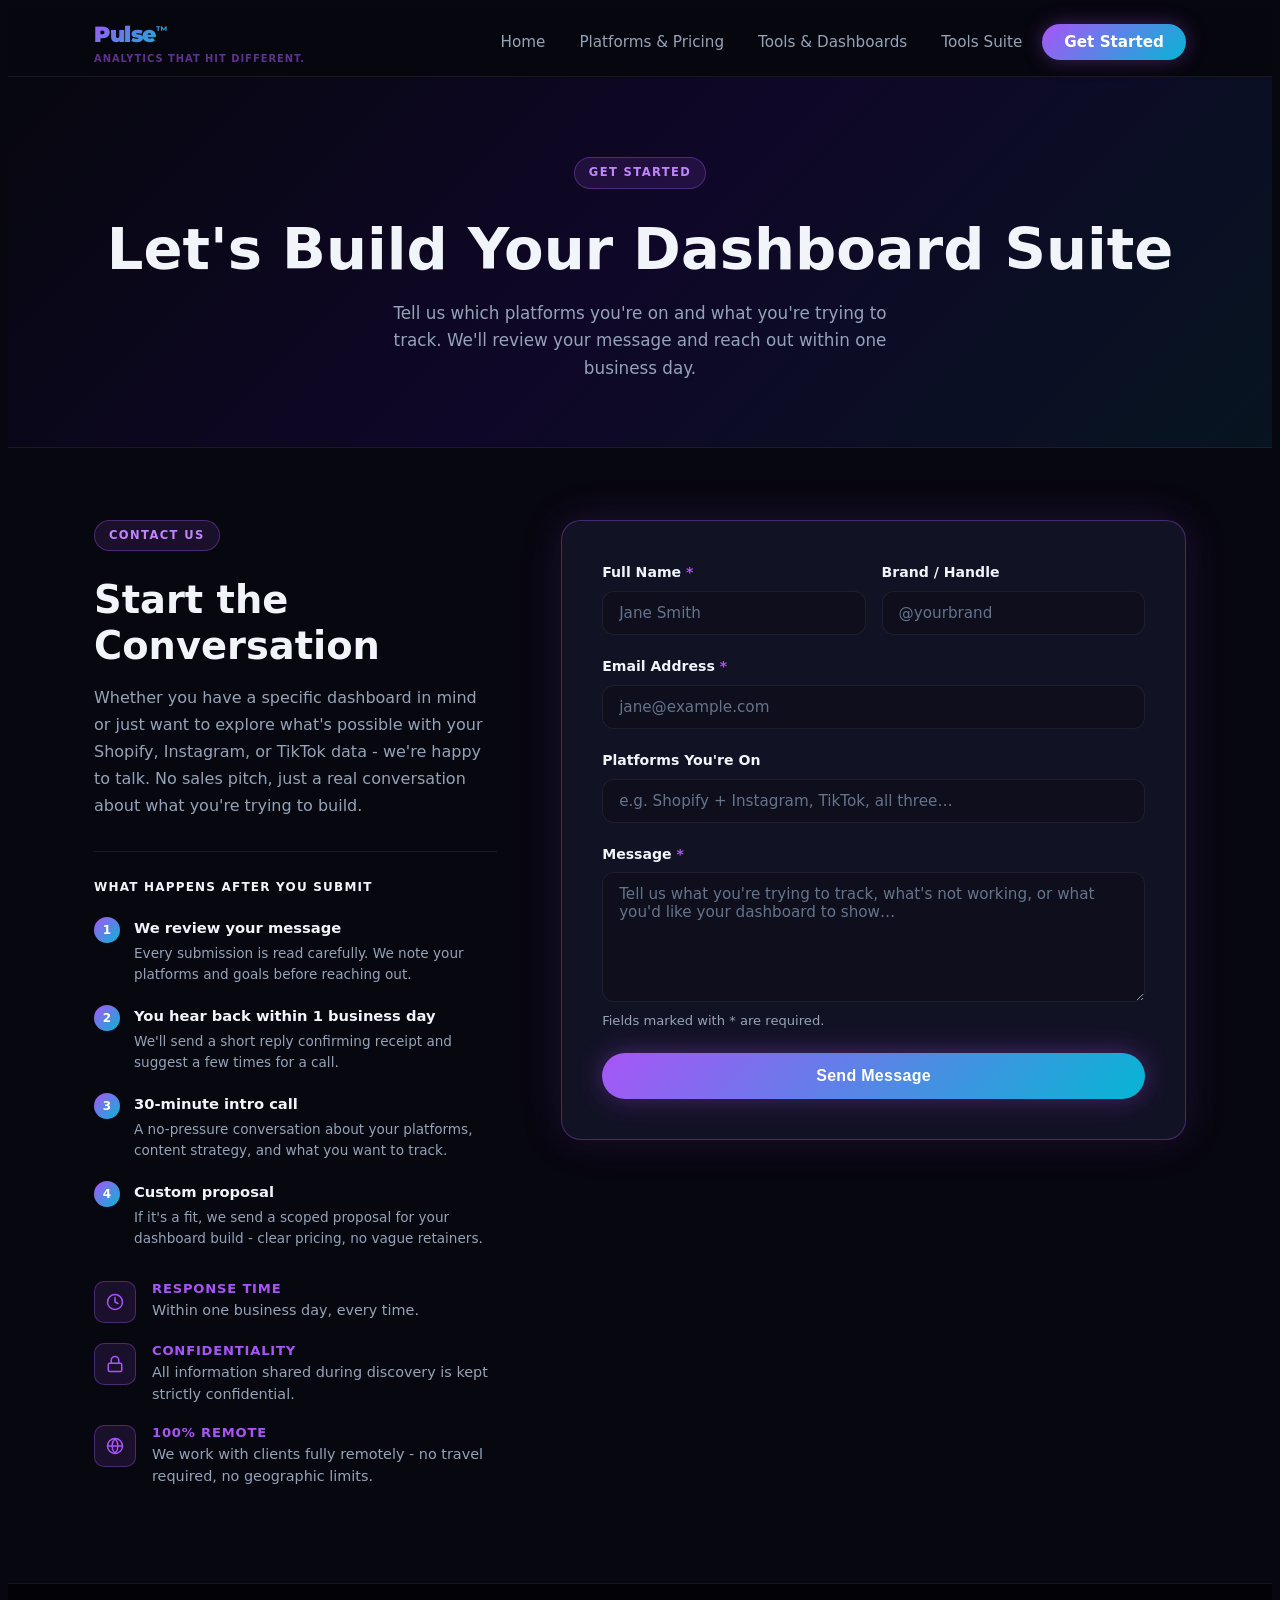
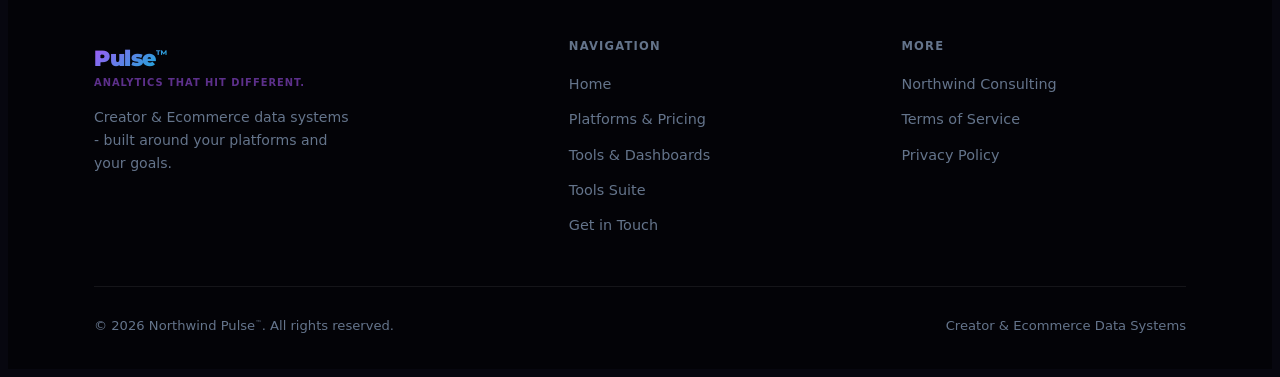
==== commit 092e3a9c: "Add Privacy Policy page and link to all footers Required for TikTok developer app production approva" ====
--- a/contact.html
+++ b/contact.html
@@ -232,6 +232,7 @@
           <ul>
             <li><a href="https://northwind-consulting.com" target="_blank" rel="noopener noreferrer">Northwind Consulting</a></li>
             <li><a href="terms.html">Terms of Service</a></li>
+            <li><a href="privacy.html">Privacy Policy</a></li>
           </ul>
         </div>
       </div>
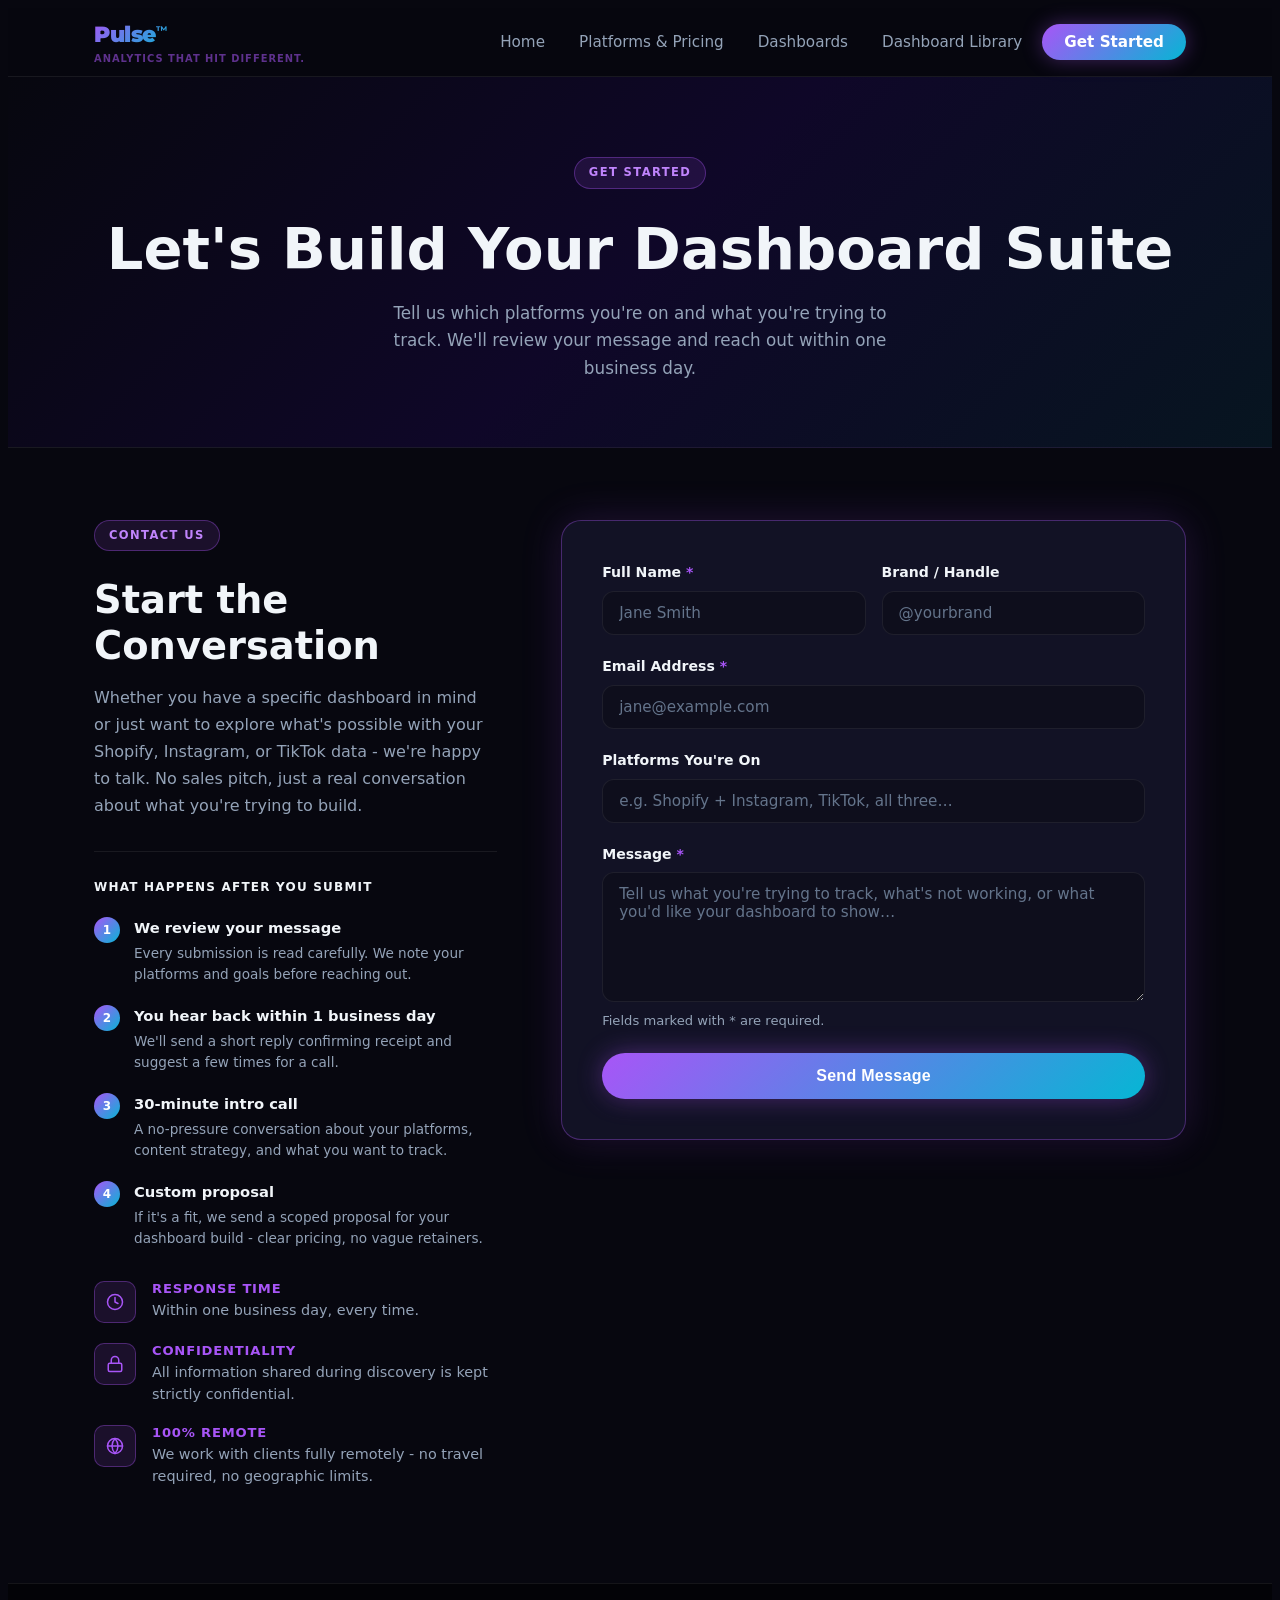
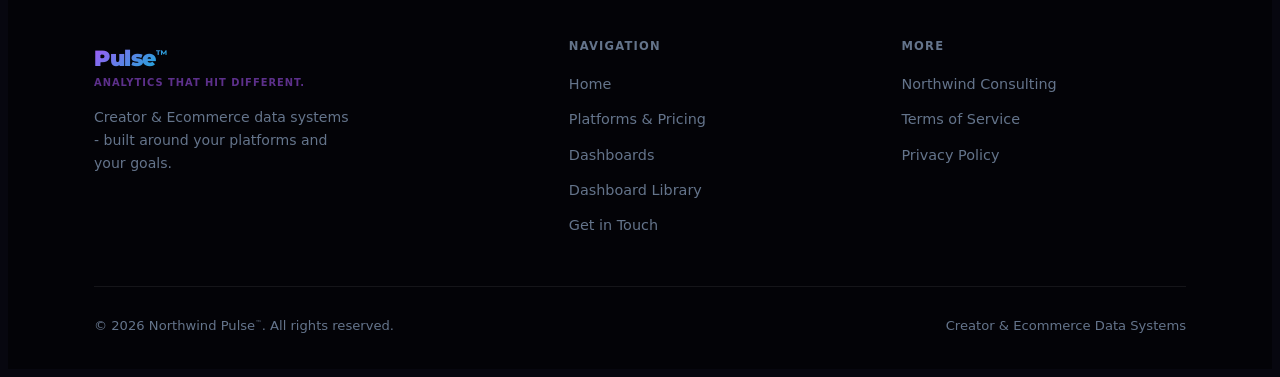
==== commit 6ffe4cc8: "Rename nav items, update demo widget, fix questions bullets Nav rename: - 'Tools & Dashboards' -> 'D" ====
--- a/contact.html
+++ b/contact.html
@@ -54,6 +54,14 @@
       .cr-contact-form-card { padding: 28px 22px; }
     }
   </style>
+  <!-- Google tag (gtag.js) -->
+  <script async src="https://www.googletagmanager.com/gtag/js?id=G-W8B4PX0EFW"></script>
+  <script>
+    window.dataLayer = window.dataLayer || [];
+    function gtag(){dataLayer.push(arguments);}
+    gtag('js', new Date());
+    gtag('config', 'G-W8B4PX0EFW');
+  </script>
 </head>
 <body class="creator-page">
 
@@ -70,8 +78,8 @@
         <ul class="cr-nav-links" id="crNavContact">
           <li><a href="index.html">Home</a></li>
           <li><a href="services.html">Platforms &amp; Pricing</a></li>
-          <li><a href="tools.html">Tools &amp; Dashboards</a></li>
-          <li><a href="tools-suite.html">Tools Suite</a></li>
+          <li><a href="tools.html">Dashboards</a></li>
+          <li><a href="tools-suite.html">Dashboard Library</a></li>
           <li><a href="contact.html" class="cr-nav-cta active">Get Started</a></li>
         </ul>
       </div>
@@ -222,8 +230,8 @@
           <ul>
             <li><a href="index.html">Home</a></li>
             <li><a href="services.html">Platforms &amp; Pricing</a></li>
-            <li><a href="tools.html">Tools &amp; Dashboards</a></li>
-            <li><a href="tools-suite.html">Tools Suite</a></li>
+            <li><a href="tools.html">Dashboards</a></li>
+            <li><a href="tools-suite.html">Dashboard Library</a></li>
             <li><a href="contact.html">Get in Touch</a></li>
           </ul>
         </div>
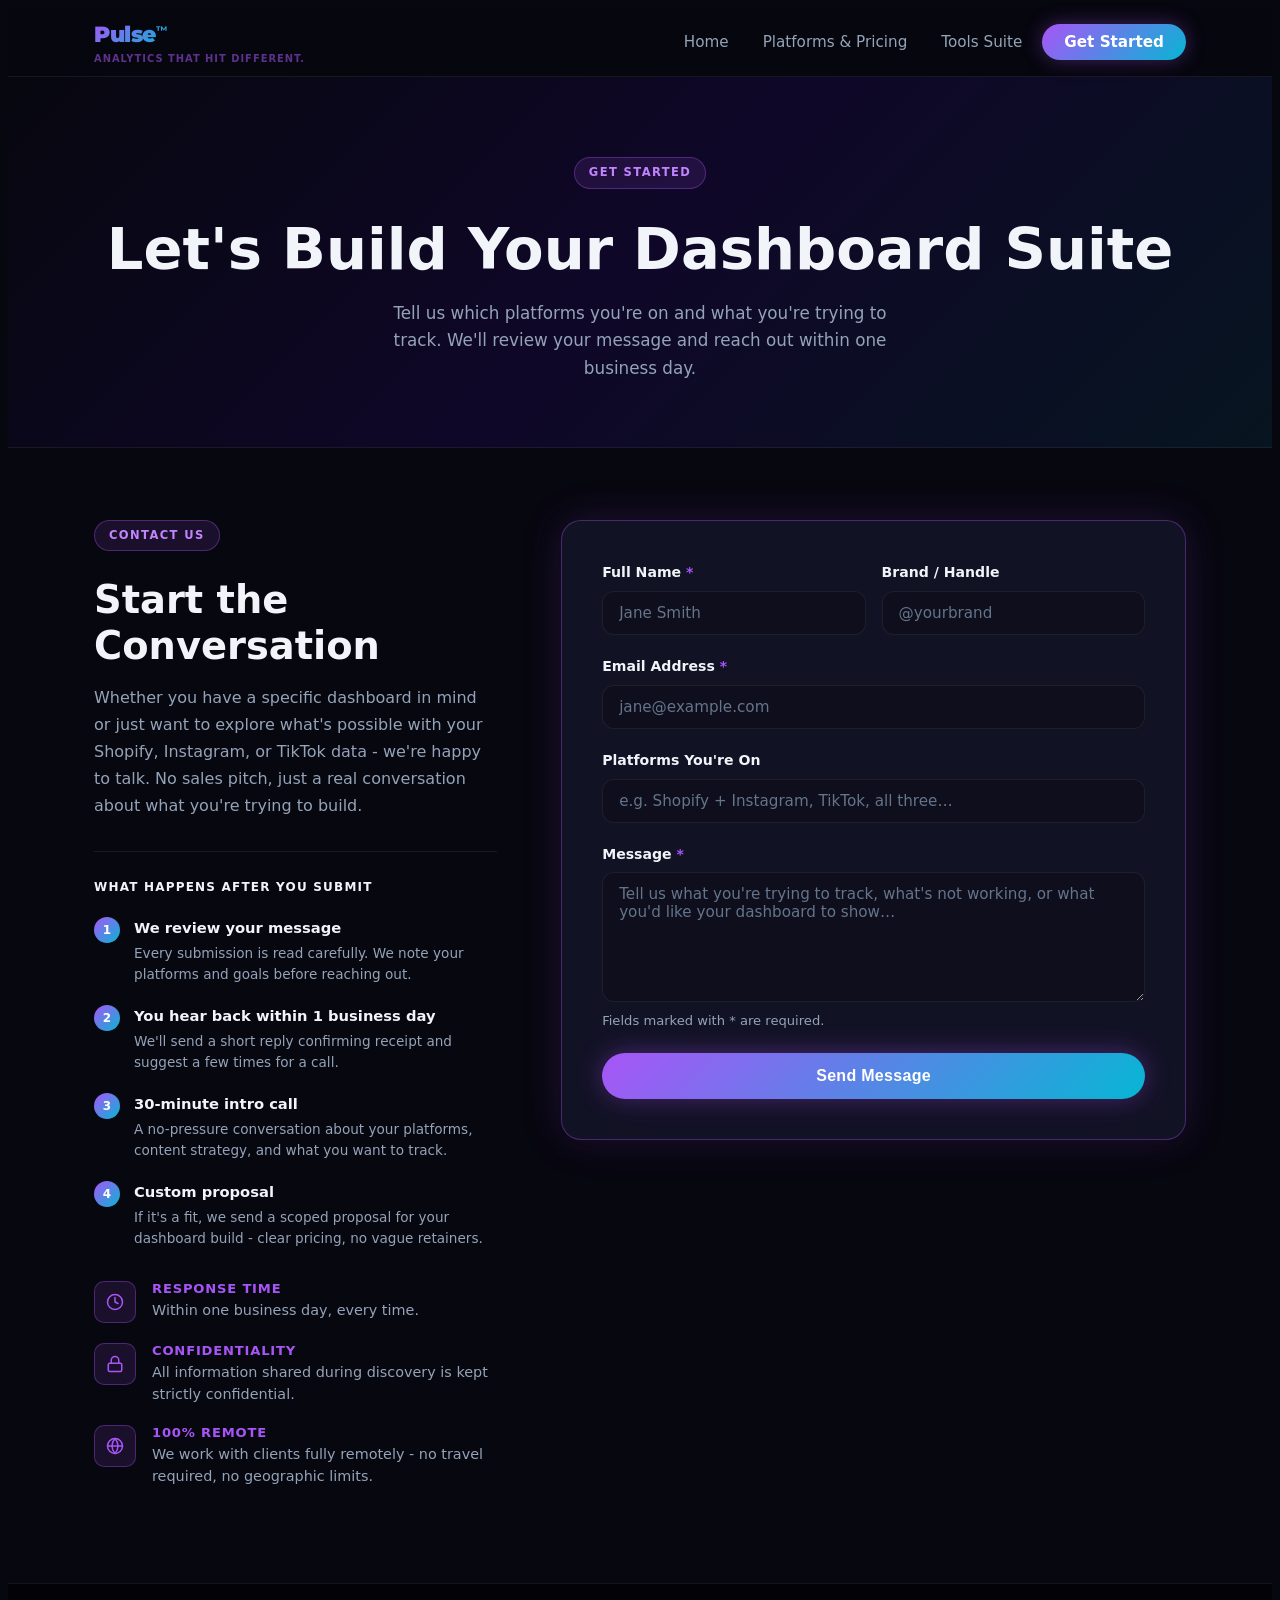
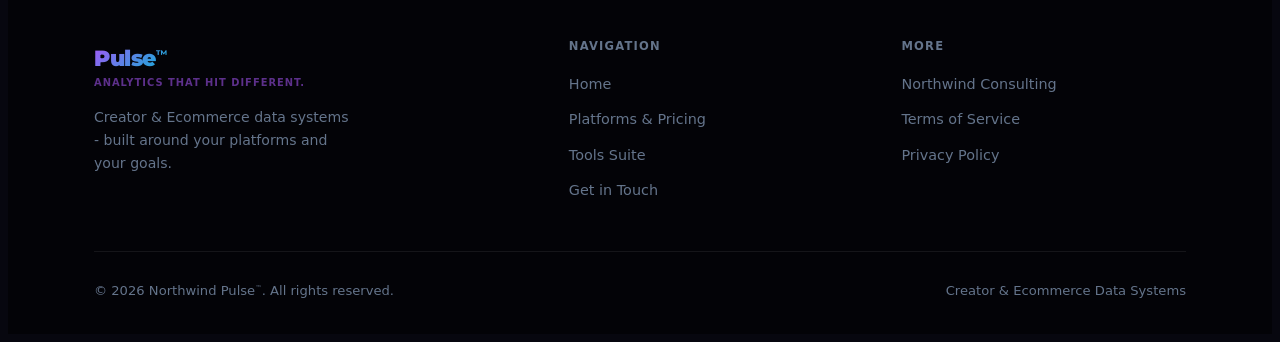
==== commit a5495881: "Rewrite tools-suite.html as split-panel app; unify nav to Tools Suite - tools-suite.html: replaced c" ====
--- a/contact.html
+++ b/contact.html
@@ -78,8 +78,7 @@
         <ul class="cr-nav-links" id="crNavContact">
           <li><a href="index.html">Home</a></li>
           <li><a href="services.html">Platforms &amp; Pricing</a></li>
-          <li><a href="tools.html">Dashboards</a></li>
-          <li><a href="tools-suite.html">Dashboard Library</a></li>
+          <li><a href="tools-suite.html">Tools Suite</a></li>
           <li><a href="contact.html" class="cr-nav-cta active">Get Started</a></li>
         </ul>
       </div>
@@ -230,8 +229,7 @@
           <ul>
             <li><a href="index.html">Home</a></li>
             <li><a href="services.html">Platforms &amp; Pricing</a></li>
-            <li><a href="tools.html">Dashboards</a></li>
-            <li><a href="tools-suite.html">Dashboard Library</a></li>
+            <li><a href="tools-suite.html">Tools Suite</a></li>
             <li><a href="contact.html">Get in Touch</a></li>
           </ul>
         </div>
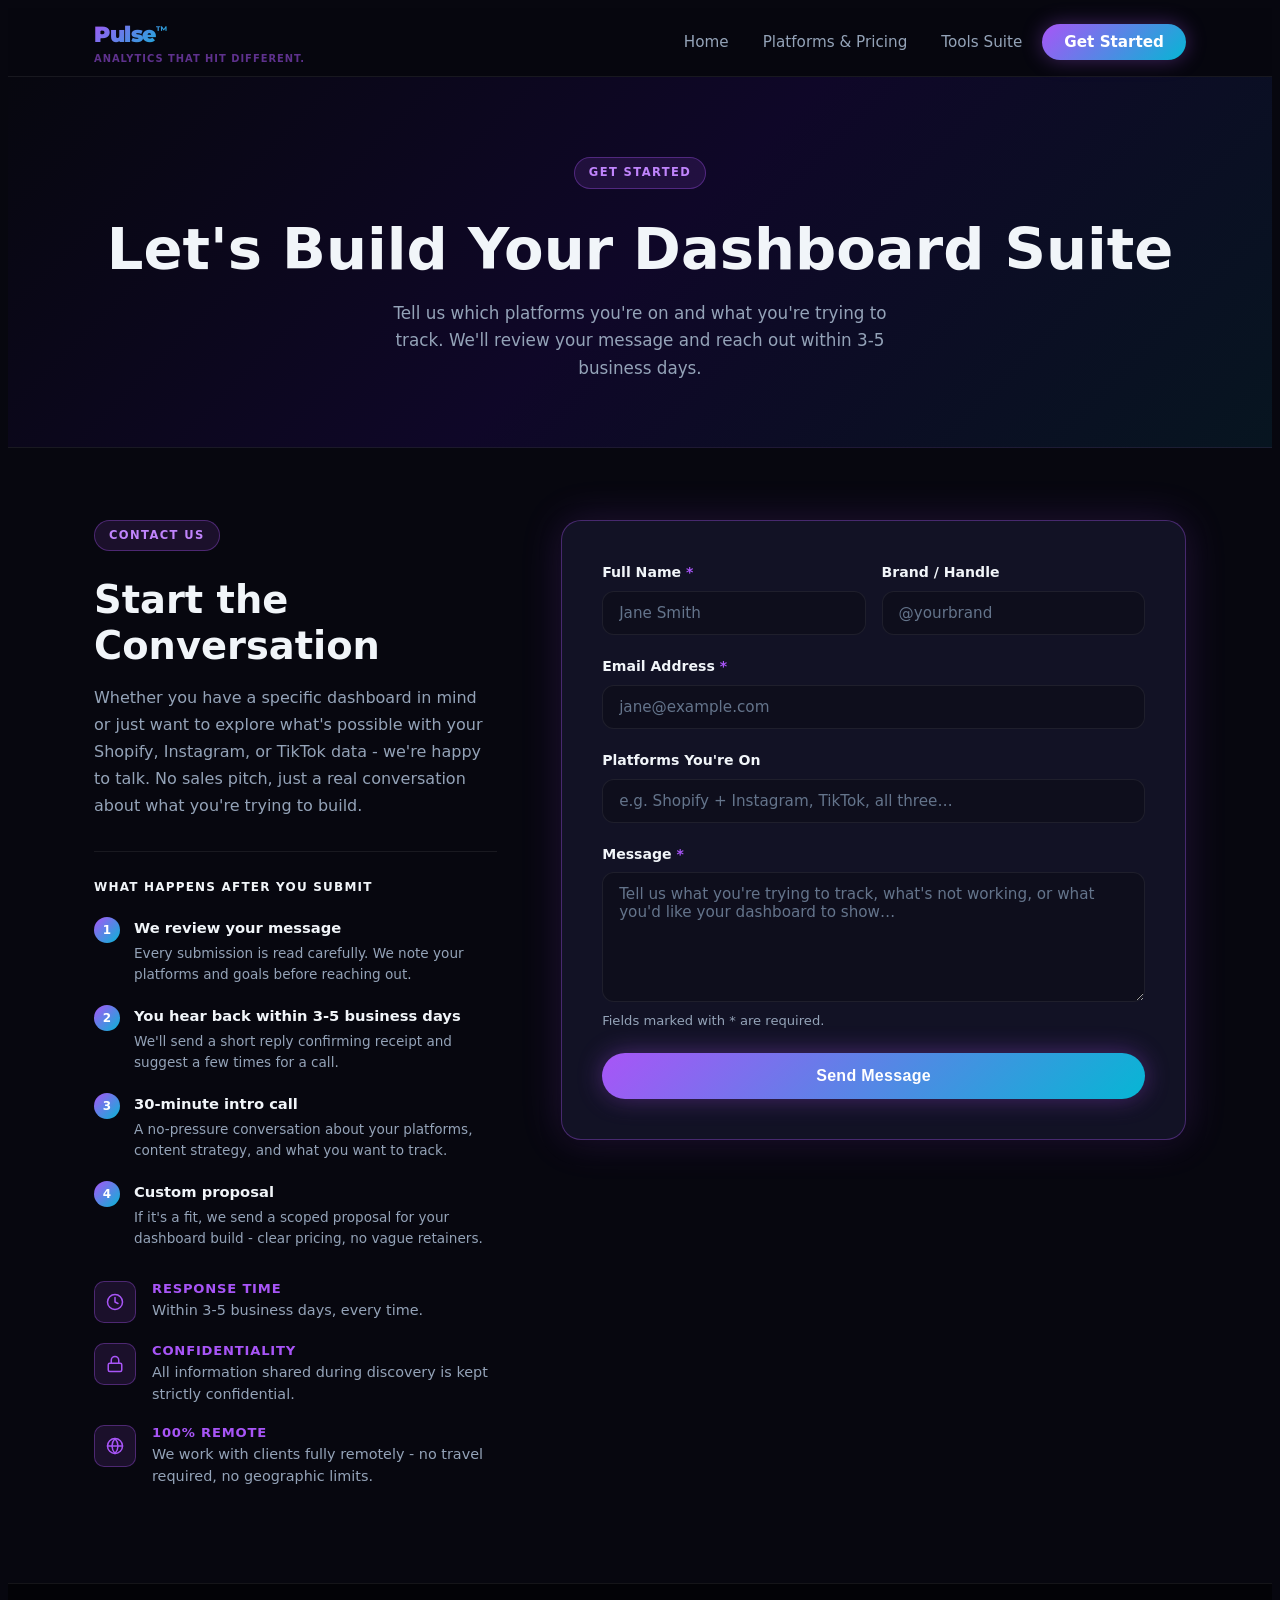
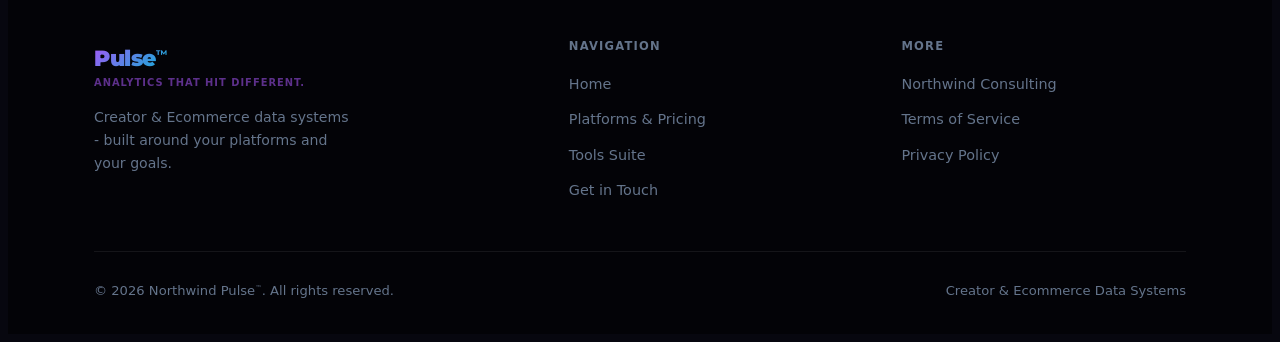
==== commit 8d73a0a3: "Remove hover movement from static cards; fix response time copy - services.html: remove translateY f" ====
--- a/contact.html
+++ b/contact.html
@@ -89,7 +89,7 @@
     <div class="cr-container">
       <span class="cr-tag">Get Started</span>
       <h1>Let's Build Your Dashboard Suite</h1>
-      <p>Tell us which platforms you're on and what you're trying to track. We'll review your message and reach out within one business day.</p>
+      <p>Tell us which platforms you're on and what you're trying to track. We'll review your message and reach out within 3-5 business days.</p>
     </div>
   </section>
 
@@ -115,7 +115,7 @@
               <li>
                 <span class="cr-step-num">2</span>
                 <div>
-                  <strong>You hear back within 1 business day</strong>
+                  <strong>You hear back within 3-5 business days</strong>
                   <p>We'll send a short reply confirming receipt and suggest a few times for a call.</p>
                 </div>
               </li>
@@ -143,7 +143,7 @@
               </div>
               <div>
                 <h4>Response Time</h4>
-                <p>Within one business day, every time.</p>
+                <p>Within 3-5 business days, every time.</p>
               </div>
             </div>
             <div class="cr-contact-item">
@@ -205,7 +205,7 @@
 
             <div class="cr-form-success" id="formSuccess">
               <strong>Message received - thank you!</strong><br />
-              We'll review your submission and reach out within one business day to confirm receipt and suggest a time to connect.
+              We'll review your submission and reach out within 3-5 business days to confirm receipt and suggest a time to connect.
             </div>
           </form>
         </div>
--- a/styles.css
+++ b/styles.css
@@ -448,7 +448,6 @@
 .cr-prop-card:hover {
   border-color: var(--cr-border-glow);
   box-shadow: var(--cr-shadow-purple);
-  transform: translateY(-4px);
 }
 
 .cr-prop-icon {
